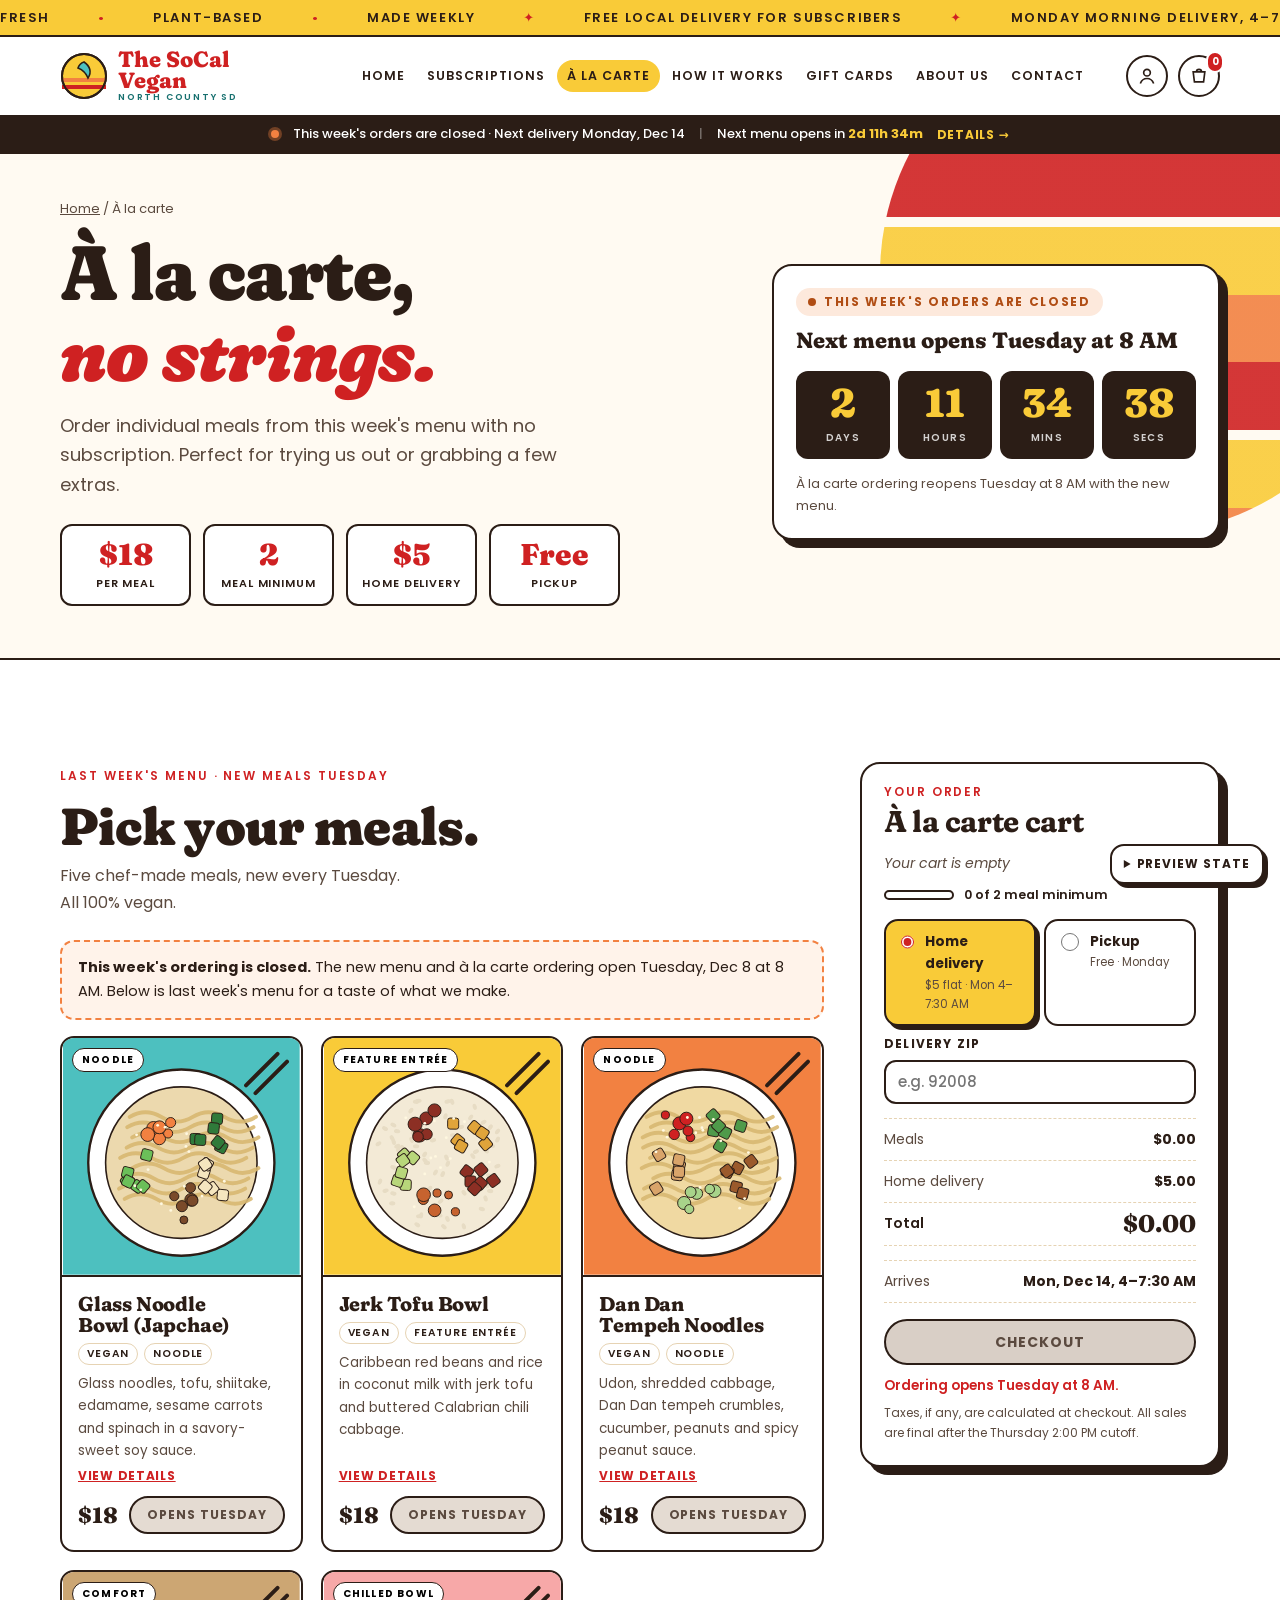
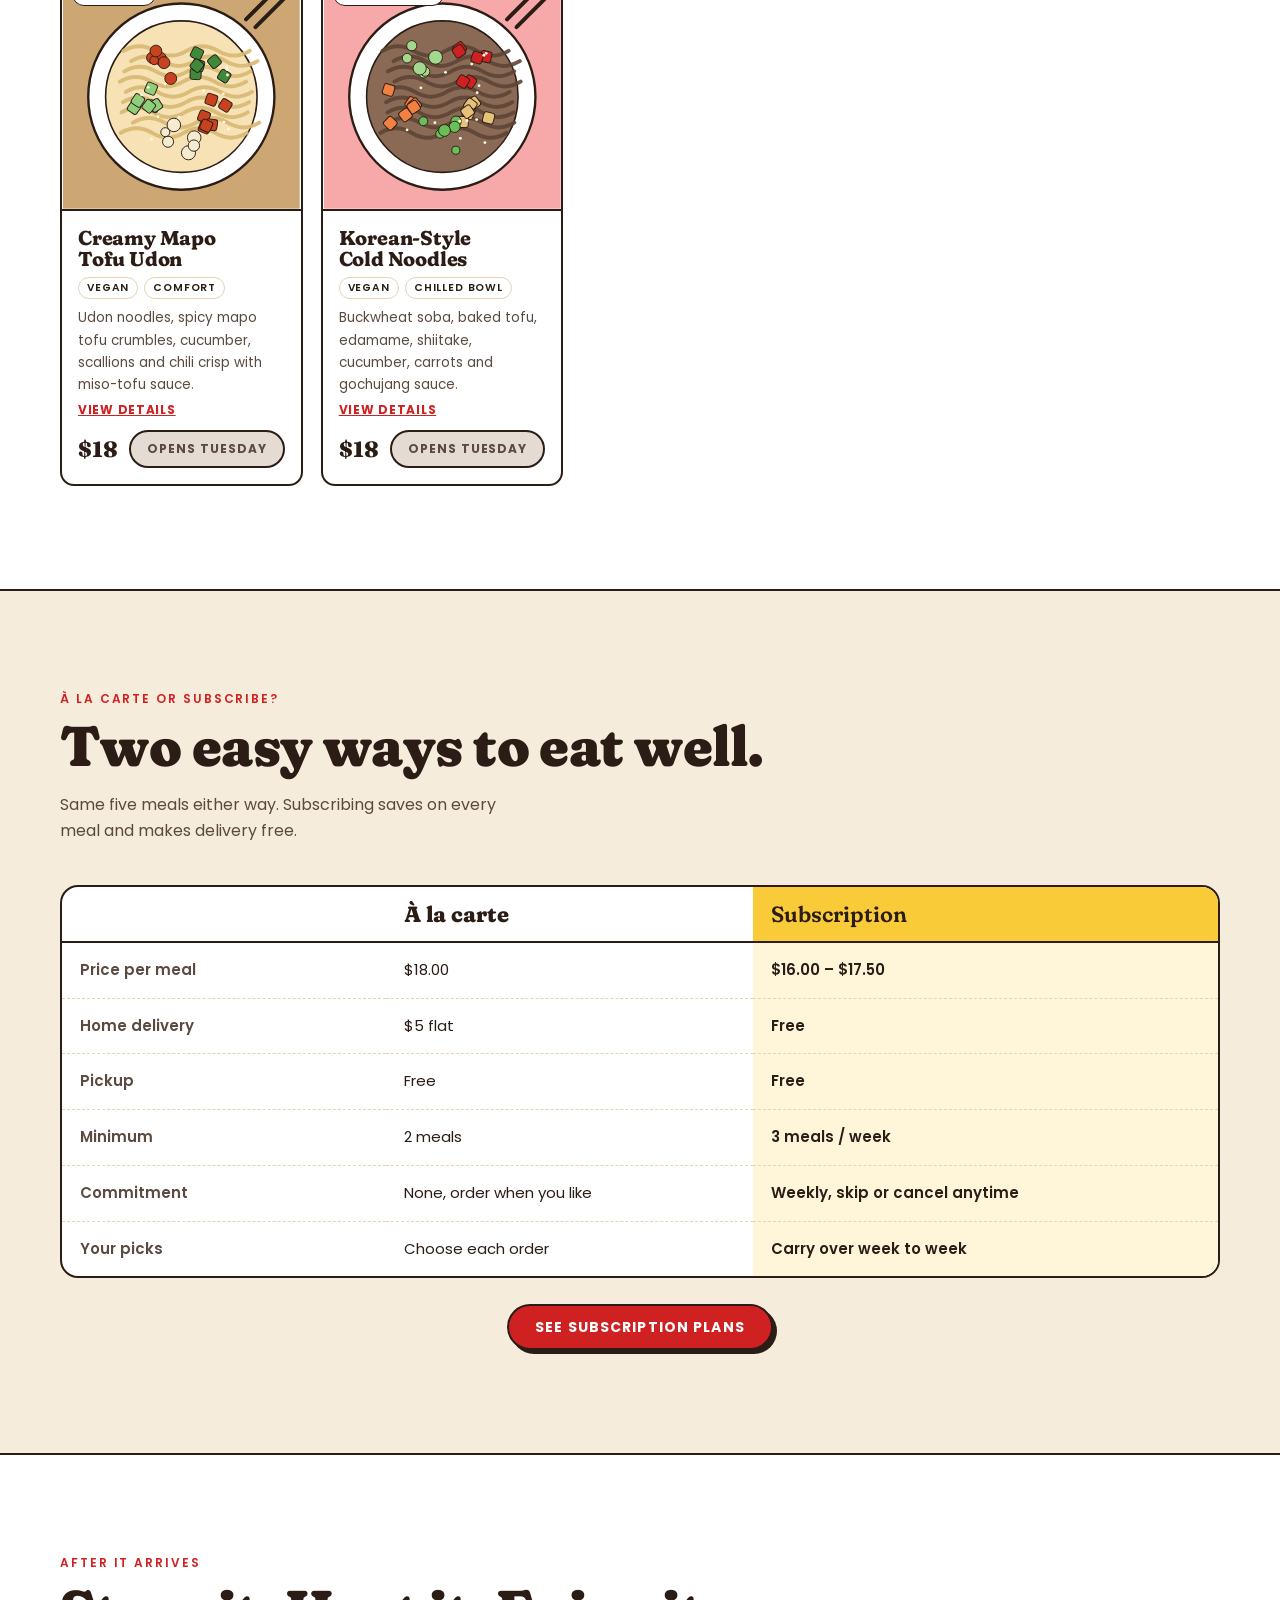
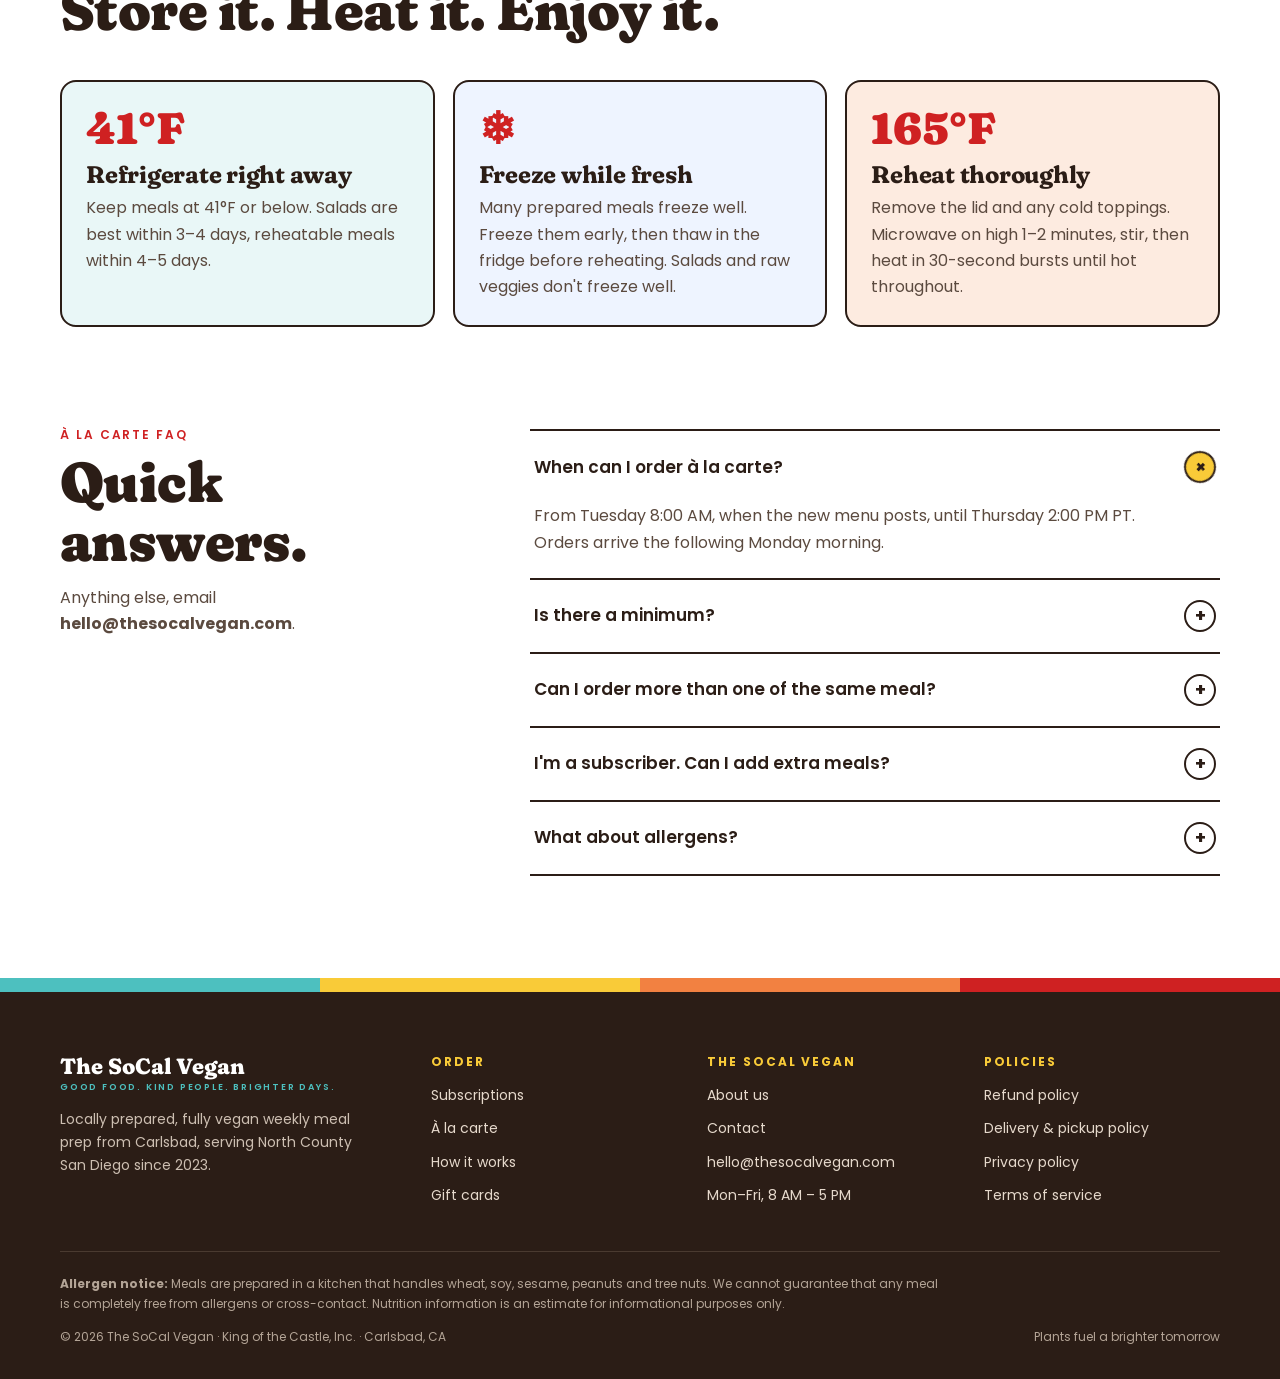
==== socal-vegan-redesign/a-la-carte.html @ 942ffc80 "Add À la carte page preview and link it across pages Meal grid with add/quantity controls, cart with" ====
<!doctype html>
<html lang="en">
<head>
<meta charset="utf-8">
<meta name="viewport" content="width=device-width, initial-scale=1, viewport-fit=cover">
<title>SoCal Vegan À La Carte</title>
<meta name="description" content="Order individual vegan meals from The SoCal Vegan weekly menu: $18 each, 2-meal minimum, Monday delivery or free pickup.">
<link rel="preconnect" href="https://fonts.googleapis.com">
<link rel="preconnect" href="https://fonts.gstatic.com" crossorigin>
<link rel="stylesheet" href="https://fonts.googleapis.com/css2?family=Fraunces:opsz,wght,SOFT,WONK@9..144,600..900,100,1&family=Poppins:ital,wght@0,400;0,500;0,600;0,700;1,400&display=swap">
<style>
/* Brand tokens (from client questionnaire). Single deliberate light look, matching the live store. */
:root{
  color-scheme: light;
  --red:#cf2122; --red-dark:#a8181a;
  --yellow:#f9cb38; --teal:#4dc0bf; --teal-ink:#17706f;
  --orange:#f28141; --tan:#cca673; --tan-soft:#f6ecdc; --tan-line:#e6d3b3;
  --ink:#2b1d16; --ink-2:#5b4a3f; --paper:#ffffff; --paper-2:#fffaf2;
  --display:"Fraunces","Roxborough CF",Georgia,"Times New Roman",serif;
  --body:"Poppins",system-ui,-apple-system,"Segoe UI",sans-serif;
  --shadow:4px 4px 0 var(--ink);
  --r:14px;
  --gutter:clamp(16px,4vw,40px);
  --max:1240px;
}
*{box-sizing:border-box}
html{scroll-behavior:smooth}
@media (prefers-reduced-motion:reduce){html{scroll-behavior:auto}*{animation:none!important;transition:none!important}}
body{margin:0;background:var(--paper);color:var(--ink);font:400 16px/1.65 var(--body);-webkit-font-smoothing:antialiased}
img,svg{max-width:100%}
a{color:inherit}
h1,h2,h3,h4{font-family:var(--display);font-variation-settings:"SOFT" 100,"WONK" 1;line-height:1.05;margin:0;text-wrap:balance;letter-spacing:-.01em}
p{margin:0}
.wrap{max-width:var(--max);margin-inline:auto;padding-inline:var(--gutter)}
.wrap>*{min-width:0}
.eyebrow{font:600 12px/1 var(--body);letter-spacing:.16em;text-transform:uppercase}
:focus-visible{outline:3px solid var(--teal);outline-offset:3px;border-radius:6px}

/* Buttons */
.btn{display:inline-flex;align-items:center;justify-content:center;gap:.5em;padding:14px 26px;border-radius:999px;border:2px solid var(--ink);font:700 14px/1 var(--body);letter-spacing:.08em;text-transform:uppercase;text-decoration:none;cursor:pointer;transition:transform .15s,box-shadow .15s;white-space:nowrap}
.btn:hover{transform:translate(-2px,-2px);box-shadow:6px 6px 0 var(--ink)}
.btn:active{transform:translate(2px,2px);box-shadow:0 0 0 var(--ink)}
.btn-red{background:var(--red);color:#fff;box-shadow:var(--shadow)}
.btn-yellow{background:var(--yellow);color:var(--ink);box-shadow:var(--shadow)}
.btn-ghost{background:var(--paper);color:var(--ink);box-shadow:var(--shadow)}
.btn-sm{padding:10px 18px;font-size:12px}

/* Announcement marquee */
.ticker{background:var(--yellow);border-bottom:2px solid var(--ink);overflow:hidden;font:600 13px/1 var(--body);letter-spacing:.12em;text-transform:uppercase}
.ticker-track{display:flex;gap:48px;padding-block:11px;width:max-content;animation:tick 38s linear infinite}
.ticker-track span{display:inline-flex;gap:48px;align-items:center}
.ticker-track i{font-style:normal;color:var(--red)}
@keyframes tick{to{transform:translateX(-50%)}}

/* Header */
.header{position:sticky;top:env(safe-area-inset-top,0px);z-index:40;background:var(--paper);border-bottom:2px solid var(--ink)}
.header .wrap{display:flex;align-items:center;gap:24px;min-height:78px}
.logo{display:flex;align-items:center;gap:10px;text-decoration:none;flex-shrink:0}
.logo-mark{width:48px;height:48px}
.logo-text{font-family:var(--display);font-variation-settings:"SOFT" 100,"WONK" 1;font-weight:800;font-size:22px;line-height:.95;color:var(--red)}
.logo-text small{display:block;font:600 9px/1.4 var(--body);letter-spacing:.2em;color:var(--teal-ink);text-transform:uppercase}
.nav{display:flex;gap:2px;margin-left:auto}
.header-actions{margin-left:8px}
.nav a{font:600 12.5px/1 var(--body);letter-spacing:.08em;white-space:nowrap;text-transform:uppercase;text-decoration:none;padding:10px 10px;border-radius:999px}
.nav a:hover{background:var(--tan-soft);color:var(--red)}
.header-actions{display:flex;align-items:center;gap:10px}
.order-strip{display:flex;align-items:center;justify-content:center;flex-wrap:wrap;gap:6px 14px;background:var(--ink);color:#fff;padding:9px var(--gutter);font:500 13px/1.3 var(--body);text-decoration:none;border-top:2px solid var(--ink)}
.order-strip b{font-variant-numeric:tabular-nums;color:var(--yellow);font-weight:700}
.order-strip .sep{opacity:.35}
.order-strip .go{font-weight:700;color:var(--yellow);letter-spacing:.06em;text-transform:uppercase;font-size:12px}
.order-strip:hover .go{text-decoration:underline}
.order-strip .dot{width:8px;height:8px;border-radius:50%;background:var(--teal);box-shadow:0 0 0 3px rgba(77,192,191,.35)}
.is-closed .order-strip .dot{background:var(--orange);box-shadow:0 0 0 3px rgba(242,129,65,.35)}
.is-urgent .order-strip{background:var(--red)}
.is-urgent .order-strip .dot{background:#fff;animation:pulse 1.2s infinite}
.is-urgent .order-strip b,.is-urgent .order-strip .go{color:#fff}
@keyframes pulse{50%{box-shadow:0 0 0 7px rgba(255,255,255,0)}}
@media (max-width:700px){.order-strip{display:none}}
.icon-btn{width:42px;height:42px;display:grid;place-items:center;border-radius:50%;border:2px solid var(--ink);background:var(--paper);position:relative;text-decoration:none}
.icon-btn svg{width:20px;height:20px}
.icon-btn .badge{position:absolute;top:-6px;right:-6px;background:var(--red);color:#fff;border-radius:999px;font:700 10px/18px var(--body);min-width:18px;text-align:center;border:2px solid var(--paper)}
.menu-toggle{display:none}
@media (max-width:1200px){.nav{display:none}.menu-toggle{display:grid}.header-actions{margin-left:auto}}
@media (max-width:560px){.logo-text{font-size:19px}.header .wrap{gap:12px;min-height:66px}.icon-btn.account{display:none}}
.mobile-nav{border-top:2px solid var(--ink);background:var(--paper)}
.mobile-nav a{display:block;padding:14px var(--gutter);font:600 15px/1 var(--body);letter-spacing:.1em;text-transform:uppercase;text-decoration:none;border-bottom:1px solid var(--tan-line)}

/* Hero — SoCal sunset */
.hero{position:relative;overflow:hidden;background:var(--paper-2);border-bottom:2px solid var(--ink)}
.hero-sun{position:absolute;inset:auto -10% -55% auto;width:min(900px,120vw);aspect-ratio:1;border-radius:50%;
  background:repeating-linear-gradient(180deg,var(--yellow) 0 13%,var(--orange) 13% 26%,var(--red) 26% 39%,var(--paper-2) 39% 41%);
  opacity:.95;pointer-events:none;max-width:none}
.hero .wrap{position:relative;display:grid;grid-template-columns:1.1fr .9fr;gap:40px;align-items:center;padding-block:64px 72px}
.hero h1{font-size:clamp(44px,7vw,92px);font-weight:900;color:var(--ink)}
.hero h1 em{font-style:italic;color:var(--red)}
.hero-sub{font-size:clamp(17px,1.6vw,20px);max-width:34ch;margin-top:20px;color:var(--ink-2)}
.slogan{display:flex;flex-wrap:wrap;align-items:center;gap:8px 10px;margin-top:22px;font:700 13px/1 var(--body);letter-spacing:.14em;text-transform:uppercase}
.slogan span{padding:8px 12px;border:2px solid var(--ink);border-radius:999px;background:var(--paper)}
.slogan span:nth-child(1){background:var(--teal)}
.slogan span:nth-child(3){background:var(--yellow)}
.slogan span:nth-child(5){background:var(--orange)}
.slogan b{color:var(--red);font-size:18px}
.hero-ctas{display:flex;flex-wrap:wrap;gap:14px;margin-top:30px}
.hero-meta{display:flex;flex-wrap:wrap;gap:6px 18px;margin-top:22px;font-size:14px;color:var(--ink-2)}
.hero-meta span::before{content:"✓";color:var(--teal-ink);font-weight:700;margin-right:6px}

/* Countdown card */
.order-card{background:var(--paper);border:2px solid var(--ink);border-radius:22px;box-shadow:8px 8px 0 var(--ink);padding:26px;position:relative}
.order-card .status{display:inline-flex;align-items:center;gap:8px;font:700 12px/1 var(--body);letter-spacing:.14em;text-transform:uppercase;padding:8px 12px;border-radius:999px;background:#e3f6f5;color:var(--teal-ink)}
.order-card .status::before{content:"";width:8px;height:8px;border-radius:50%;background:currentColor}
.is-closed .order-card .status{background:#fde9dc;color:#b04d14}
.is-urgent .order-card .status{background:#fbe0e0;color:var(--red)}
.order-card h2{font-size:28px;margin-top:14px}
.cd-grid{display:grid;grid-template-columns:repeat(4,1fr);gap:8px;margin-top:18px}
.cd-cell{background:var(--ink);color:#fff;border-radius:12px;text-align:center;padding:12px 4px 10px}
.cd-cell b{display:block;font:800 clamp(28px,3.4vw,40px)/1 var(--display);font-variation-settings:"SOFT" 100;font-variant-numeric:tabular-nums;color:var(--yellow)}
.is-urgent .cd-cell b{color:#ff8a8a}
.cd-cell small{font:600 10px/1 var(--body);letter-spacing:.14em;text-transform:uppercase;opacity:.8}
.order-rows{margin-top:18px;display:grid;gap:0;border-top:1px dashed var(--tan-line)}
.order-row{display:flex;justify-content:space-between;gap:12px;padding:12px 0;border-bottom:1px dashed var(--tan-line);font-size:14px}
.order-row span{color:var(--ink-2)}
.order-row strong{text-align:right}
.order-card .btn{width:100%;margin-top:18px}
.order-note{font-size:12.5px;color:var(--ink-2);margin-top:12px;text-align:center}

@media (max-width:900px){.hero .wrap{grid-template-columns:1fr;padding-block:44px 56px}.hero-sun{inset:auto -40% -20% auto;width:150vw}}

/* Section scaffolding */
section{scroll-margin-top:90px}
.sec{padding-block:clamp(64px,8vw,104px)}
.sec-head{display:flex;flex-wrap:wrap;align-items:end;justify-content:space-between;gap:16px 40px;margin-bottom:40px}
.sec-head h2{font-size:clamp(34px,4.6vw,56px);font-weight:850}
.sec-head p{max-width:46ch;color:var(--ink-2)}
.sec-head .eyebrow{color:var(--red);margin-bottom:12px;display:block}

/* Weekly rhythm */
.rhythm{background:var(--ink);color:#fff}
.rhythm .sec-head p{color:#d8cabd}
.rhythm .sec-head .eyebrow{color:var(--yellow)}
.timeline{display:grid;grid-template-columns:repeat(4,1fr);gap:0;position:relative;counter-reset:none}
.timeline::before{content:"";position:absolute;left:4%;right:4%;top:31px;height:3px;background:repeating-linear-gradient(90deg,var(--tan) 0 10px,transparent 10px 18px)}
.tl{position:relative;padding-right:18px}
.tl-dot{width:64px;height:64px;border-radius:50%;display:grid;place-items:center;border:2px solid #fff;position:relative;z-index:1}
.tl-dot svg{width:28px;height:28px}
.tl:nth-child(1) .tl-dot{background:var(--teal)}
.tl:nth-child(2) .tl-dot{background:var(--yellow)}
.tl:nth-child(3) .tl-dot{background:var(--red)}
.tl:nth-child(4) .tl-dot{background:var(--orange)}
.tl-day{font:800 26px/1 var(--display);font-variation-settings:"SOFT" 100,"WONK" 1;margin-top:18px}
.tl-time{font:600 13px/1 var(--body);letter-spacing:.12em;text-transform:uppercase;color:var(--yellow);margin-top:8px}
.tl p{margin-top:10px;color:#d8cabd;font-size:14.5px;max-width:28ch}
.tl.now .tl-dot{outline:3px solid var(--yellow);outline-offset:5px}
.tl .now-tag{display:none;position:absolute;top:-10px;left:44px;z-index:2;background:var(--yellow);color:var(--ink);font:700 10px/1 var(--body);letter-spacing:.12em;padding:5px 8px;border-radius:999px;text-transform:uppercase}
.tl.now .now-tag{display:block}
@media (max-width:820px){
  .timeline{grid-template-columns:1fr;gap:28px}
  .timeline::before{left:31px;right:auto;top:10px;bottom:10px;width:3px;height:auto;background:repeating-linear-gradient(180deg,var(--tan) 0 10px,transparent 10px 18px)}
  .tl{display:grid;grid-template-columns:64px 1fr;column-gap:20px}
  .tl-dot{grid-row:span 3}
  .tl-day{margin-top:4px}
}

/* How it works */
.steps{display:grid;grid-template-columns:repeat(3,1fr);gap:24px}
.step{border:2px solid var(--ink);border-radius:var(--r);padding:28px;background:var(--paper)}
.step-num{font:900 64px/1 var(--display);font-variation-settings:"SOFT" 100,"WONK" 1;color:var(--tan)}
.step h3{font-size:30px;margin-top:10px}
.step h3 span{color:var(--red)}
.step p{margin-top:10px;color:var(--ink-2)}
.step:nth-child(1){background:#e9f7f7}
.step:nth-child(2){background:#fff6d9}
.step:nth-child(3){background:#fdebe0}
@media (max-width:820px){.steps{grid-template-columns:1fr}}

/* Plans */
.plans-sec{background:var(--tan-soft);border-block:2px solid var(--ink)}
.plans{display:grid;grid-template-columns:repeat(3,1fr);gap:22px}
.plan{position:relative;background:var(--paper);border:2px solid var(--ink);border-radius:18px;padding:26px;display:flex;flex-direction:column;gap:14px;transition:transform .15s,box-shadow .15s}
.plan:hover{transform:translate(-3px,-3px);box-shadow:7px 7px 0 var(--ink)}
.plan.popular{background:var(--yellow);box-shadow:var(--shadow)}
.plan .pop{position:absolute;top:-14px;right:20px;background:var(--red);color:#fff;border:2px solid var(--ink);border-radius:999px;font:700 11px/1 var(--body);letter-spacing:.12em;padding:7px 12px;text-transform:uppercase}
.plan-top{display:flex;justify-content:space-between;align-items:start;gap:12px}
.plan h3{font-size:28px}
.plan-count{flex-shrink:0;width:62px;height:62px;border-radius:50%;border:2px solid var(--ink);display:grid;place-items:center;text-align:center;background:var(--teal);line-height:1}
.plan-count b{font:900 24px/1 var(--display);display:block}
.plan-count small{font:600 9px/1 var(--body);letter-spacing:.1em;text-transform:uppercase}
.plan-price{display:flex;align-items:baseline;gap:8px;flex-wrap:wrap}
.plan-price b{font:800 38px/1 var(--display);font-variant-numeric:tabular-nums}
.plan-price span{color:var(--ink-2);font-size:14px}
.plan-per{display:inline-block;font:700 12px/1 var(--body);letter-spacing:.06em;background:var(--paper);border:1.5px solid var(--ink);border-radius:999px;padding:6px 10px;font-variant-numeric:tabular-nums}
.plan p{color:var(--ink-2);font-size:15px;flex:1}
.plan.popular p,.plan.popular .plan-price span{color:var(--ink)}
.plan .btn{width:100%}
.plans-foot{display:flex;flex-wrap:wrap;gap:12px 28px;justify-content:center;margin-top:34px;font:600 13px/1.4 var(--body);letter-spacing:.1em;text-transform:uppercase}
.plans-foot span::before{content:"●";color:var(--red);margin-right:8px}
@media (max-width:960px){.plans{grid-template-columns:repeat(2,1fr)}}
@media (max-width:620px){.plans{grid-template-columns:1fr}}

/* Menu */
.menu-grid{display:grid;grid-template-columns:repeat(5,1fr);gap:18px}
.meal{display:flex;flex-direction:column;border:2px solid var(--ink);border-radius:var(--r);overflow:hidden;background:var(--paper)}
.meal-img{aspect-ratio:1;max-width:100%;display:block;border-bottom:2px solid var(--ink);position:relative}
.meal-img svg{display:block;width:100%;height:100%}
.meal-tag{position:absolute;top:10px;left:10px;background:var(--paper);border:1.5px solid var(--ink);border-radius:999px;font:700 10px/1 var(--body);letter-spacing:.12em;text-transform:uppercase;padding:6px 9px}
.meal-body{padding:16px;display:flex;flex-direction:column;gap:8px;flex:1}
.meal h3{font-size:20px;font-weight:750}
.meal p{font-size:13.5px;color:var(--ink-2);flex:1}
.meal-foot{display:flex;justify-content:space-between;align-items:center;gap:8px;margin-top:6px}
.meal-foot b{font:800 18px/1 var(--display)}
.meal-foot a{font:700 12px/1 var(--body);letter-spacing:.08em;text-transform:uppercase;color:var(--red)}
.menu-note{margin-top:22px;font-size:13px;color:var(--ink-2);max-width:80ch}
@media (max-width:1100px){.menu-grid{grid-template-columns:repeat(3,1fr)}}
@media (max-width:700px){.menu-grid{display:flex;overflow-x:auto;scroll-snap-type:x mandatory;padding-bottom:12px;margin-inline:calc(var(--gutter)*-1);padding-inline:var(--gutter)}.meal{flex:0 0 74%;scroll-snap-align:start}}

/* À la carte */
.alc{background:var(--teal);border-block:2px solid var(--ink)}
.alc .wrap{display:grid;grid-template-columns:1fr 1fr;gap:48px;align-items:center}
.alc h2{font-size:clamp(36px,5vw,62px);font-weight:900}
.alc h2 em{display:block;font-style:italic;color:var(--paper);-webkit-text-stroke:2px var(--ink);paint-order:stroke fill}
.alc p{margin-top:16px;max-width:44ch;font-size:17px}
.alc-facts{display:grid;grid-template-columns:repeat(3,1fr);gap:12px;margin-block:26px}
.fact{background:var(--paper);border:2px solid var(--ink);border-radius:12px;padding:14px;text-align:center}
.fact b{display:block;font:900 30px/1 var(--display);font-variant-numeric:tabular-nums;color:var(--red)}
.fact small{font:600 11px/1.3 var(--body);letter-spacing:.08em;text-transform:uppercase;display:block;margin-top:6px}
.alc-art{border:2px solid var(--ink);border-radius:24px;overflow:hidden;background:var(--yellow);box-shadow:8px 8px 0 var(--ink);aspect-ratio:5/4;max-width:100%;position:relative}
.alc-art svg{width:100%;height:100%;display:block}
.alc-art .stamp{position:absolute;right:18px;bottom:18px;background:var(--red);color:#fff;border:2px solid var(--ink);border-radius:50%;width:104px;height:104px;display:grid;place-items:center;text-align:center;font:700 11px/1.25 var(--body);letter-spacing:.1em;text-transform:uppercase;transform:rotate(-10deg)}
@media (max-width:860px){.alc .wrap{grid-template-columns:1fr}}

/* Delivery */
.delivery .wrap{display:grid;grid-template-columns:.9fr 1.1fr;gap:48px;align-items:start}
.map-card{border:2px solid var(--ink);border-radius:22px;overflow:hidden;background:#dff3f3;position:relative}
.map-card svg{display:block;width:100%;height:auto}
.map-legend{display:flex;flex-wrap:wrap;gap:8px 18px;padding:14px 18px;border-top:2px solid var(--ink);background:var(--paper);font-size:13px}
.map-legend span{display:inline-flex;align-items:center;gap:8px}
.lg{width:14px;height:14px;border-radius:50%;border:2px solid var(--ink)}
.town{cursor:pointer}
.town circle{transition:r .15s}
.town:hover circle,.town.active circle{r:11}
.town.active text{font-weight:700;fill:var(--red)}
.zip-check{border:2px solid var(--ink);border-radius:18px;padding:22px;background:var(--paper-2);box-shadow:var(--shadow)}
.zip-check label{font:700 13px/1 var(--body);letter-spacing:.1em;text-transform:uppercase;display:block;margin-bottom:12px}
.zip-row{display:flex;gap:10px}
.zip-row input{flex:1;min-width:0;border:2px solid var(--ink);border-radius:999px;padding:13px 18px;font:500 17px/1 var(--body);letter-spacing:.1em;background:var(--paper);color:var(--ink)}
.zip-result{margin-top:14px;font-size:15px;min-height:1.6em}
.zip-result.ok{color:var(--teal-ink);font-weight:600}
.zip-result.no{color:var(--red);font-weight:600}
.areas{margin-top:26px;display:grid;grid-template-columns:repeat(2,1fr);gap:0 28px}
.area{display:flex;justify-content:space-between;align-items:baseline;gap:12px;padding:12px 0;border-bottom:1px dashed var(--tan-line);cursor:pointer}
.area strong{font-weight:600}
.area span{font-size:13px;color:var(--ink-2);font-variant-numeric:tabular-nums;text-align:right}
.area.active strong{color:var(--red)}
.fees{margin-top:28px;display:grid;grid-template-columns:repeat(3,1fr);gap:12px}
.fee{border:2px solid var(--ink);border-radius:14px;padding:16px}
.fee b{font:900 28px/1 var(--display);display:block}
.fee small{display:block;font-size:13px;color:var(--ink-2);margin-top:6px;line-height:1.4}
.fee:nth-child(1){background:#e9f7f7}.fee:nth-child(2){background:#fff6d9}.fee:nth-child(3){background:#fdebe0}
.pickups{margin-top:28px}
.pickups h3{font-size:24px;margin-bottom:10px}
.pickups ul{list-style:none;padding:0;margin:0;display:grid;grid-template-columns:repeat(2,1fr);gap:10px}
.pickups li{display:flex;gap:10px;align-items:flex-start;font-size:14.5px;padding:12px 14px;border:1.5px solid var(--tan-line);border-radius:12px}
.pickups li svg{flex-shrink:0;width:18px;height:18px;margin-top:3px;color:var(--red)}
.pickups li small{display:block;color:var(--ink-2)}
.pickups .note{margin-top:12px;font-size:13px;color:var(--ink-2)}
@media (max-width:920px){.delivery .wrap{grid-template-columns:1fr}}
@media (max-width:560px){.areas,.pickups ul{grid-template-columns:1fr}.fees{grid-template-columns:1fr}}

/* Sharon */
.sharon{background:var(--paper-2);border-top:2px solid var(--ink)}
.sharon .wrap{display:grid;grid-template-columns:.8fr 1.2fr;gap:56px;align-items:center}
.portrait{aspect-ratio:4/5;max-width:100%;border:2px solid var(--ink);border-radius:200px 200px 22px 22px;background:linear-gradient(180deg,var(--orange),var(--red));position:relative;overflow:hidden;box-shadow:8px 8px 0 var(--ink)}
.portrait svg{position:absolute;inset:0;width:100%;height:100%}
.portrait span{position:absolute;left:0;right:0;bottom:16px;text-align:center;font:600 11px/1 var(--body);letter-spacing:.14em;text-transform:uppercase;color:#fff}
.sharon h2{font-size:clamp(40px,5vw,64px);font-weight:900;color:var(--red)}
.sharon .tagline{font:italic 500 22px/1.35 var(--display);font-variation-settings:"SOFT" 100,"WONK" 1;margin-top:12px}
.sharon .bio{margin-top:16px;max-width:52ch;color:var(--ink-2);display:grid;gap:10px}
.benefits{display:flex;flex-wrap:wrap;gap:10px;margin-block:26px}
.benefit{display:flex;align-items:center;gap:10px;border:2px solid var(--ink);border-radius:999px;padding:8px 16px 8px 8px;background:var(--paper);font:600 13px/1.2 var(--body)}
.benefit i{width:30px;height:30px;border-radius:50%;display:grid;place-items:center;background:var(--teal);font-style:normal}
.benefit i svg{width:16px;height:16px}
.benefit small{display:block;font-weight:400;color:var(--ink-2);font-size:12px}
.sharon-ctas{display:flex;flex-wrap:wrap;gap:14px}
@media (max-width:860px){.sharon .wrap{grid-template-columns:1fr}.portrait{max-width:380px}}

/* FAQ */
.faq .wrap{display:grid;grid-template-columns:.75fr 1.25fr;gap:56px;align-items:start}
.faq-side h2{font-size:clamp(38px,4.6vw,56px);font-weight:900}
.faq-side p{margin-top:14px;color:var(--ink-2);max-width:34ch}
.faq-side .btn{margin-top:24px}
.faq-side .mail{margin-top:18px;font-size:14px;color:var(--ink-2)}
.faq-side .mail b{color:var(--ink);user-select:all}
.faq-list{border-top:2px solid var(--ink)}
.faq-list details{border-bottom:2px solid var(--ink)}
.faq-list summary{list-style:none;cursor:pointer;display:flex;justify-content:space-between;align-items:center;gap:20px;padding:20px 4px;font:600 17px/1.35 var(--body)}
.faq-list summary::-webkit-details-marker{display:none}
.faq-list summary .pm{flex-shrink:0;width:32px;height:32px;border-radius:50%;border:2px solid var(--ink);display:grid;place-items:center;font:700 18px/1 var(--body);transition:transform .2s,background .2s}
.faq-list details[open] summary .pm{transform:rotate(45deg);background:var(--yellow)}
.faq-list .ans{padding:0 4px 22px;color:var(--ink-2);max-width:62ch;display:grid;gap:8px}
@media (max-width:860px){.faq .wrap{grid-template-columns:1fr;gap:28px}}

/* Reviews + newsletter band */
.loop{background:var(--red);color:#fff;border-block:2px solid var(--ink)}
.loop .wrap{display:grid;grid-template-columns:1fr 1fr;gap:48px;align-items:center}
.loop h2{font-size:clamp(38px,5vw,60px);font-weight:900;color:var(--yellow)}
.loop p{margin-top:12px;max-width:44ch;opacity:.95}
.nl-form{display:flex;gap:10px;flex-wrap:wrap}
.nl-form input{flex:1 1 240px;min-width:0;border:2px solid var(--ink);border-radius:999px;padding:14px 20px;font:500 16px/1 var(--body);background:#fff;color:var(--ink)}
.nl-msg{margin-top:10px;font-size:14px;min-height:1.4em}
.reviews-link{display:inline-flex;align-items:center;gap:10px;margin-top:22px;color:#fff;font:600 14px/1 var(--body);letter-spacing:.06em}
.reviews-link .stars{color:var(--yellow);letter-spacing:2px}
@media (max-width:860px){.loop .wrap{grid-template-columns:1fr}}

/* Footer */
.footer{background:var(--ink);color:#e6d9cc;padding-block:64px 32px;font-size:14px}
.footer .grid{display:grid;grid-template-columns:1.4fr 1fr 1fr 1fr;gap:40px}
.footer h4{font:700 12px/1 var(--body);letter-spacing:.16em;text-transform:uppercase;color:var(--yellow);margin-bottom:16px}
.footer ul{list-style:none;padding:0;margin:0;display:grid;gap:10px}
.footer a{text-decoration:none}
.footer a:hover{color:var(--yellow)}
.footer .brand .logo-text{color:#fff}
.footer .brand p{margin-top:14px;max-width:34ch;color:#cdbfb2}
.footer .legal{margin-top:44px;padding-top:22px;border-top:1px solid #4a3a30;display:grid;gap:14px;font-size:12px;color:#b3a496}
.footer .legal p{max-width:110ch}
.footer .legal .row{display:flex;flex-wrap:wrap;justify-content:space-between;gap:10px}
.stripe{height:14px;background:linear-gradient(90deg,var(--teal) 0 25%,var(--yellow) 25% 50%,var(--orange) 50% 75%,var(--red) 75%)}
@media (max-width:860px){.footer .grid{grid-template-columns:1fr 1fr}.footer .brand{grid-column:1/-1}}

/* Mobile sticky order bar */
.mbar{display:none}
@media (max-width:700px){
  .mbar{display:flex;position:fixed;left:0;right:0;bottom:0;z-index:45;gap:12px;align-items:center;justify-content:space-between;background:var(--ink);color:#fff;padding:10px 16px calc(10px + env(safe-area-inset-bottom,0px));border-top:2px solid var(--yellow)}
  .mbar small{display:block;font:600 10px/1.2 var(--body);letter-spacing:.12em;text-transform:uppercase;color:#cdbfb2}
  .mbar b{font:800 18px/1.1 var(--display);color:var(--yellow);font-variant-numeric:tabular-nums}
  body{padding-bottom:72px}
}

/* Preview-only state switcher */
.preview-ctl{position:fixed;right:16px;bottom:16px;z-index:60;background:var(--paper);border:2px solid var(--ink);border-radius:14px;box-shadow:var(--shadow);padding:10px 12px;font:500 12px/1.3 var(--body);max-width:calc(100vw - 32px)}
.preview-ctl summary{cursor:pointer;font-weight:700;letter-spacing:.08em;text-transform:uppercase}
.preview-ctl .opts{display:grid;gap:6px;margin-top:10px}
.preview-ctl button{font:600 12px/1 var(--body);text-align:left;padding:9px 10px;border-radius:8px;border:1.5px solid var(--tan-line);background:var(--paper-2);cursor:pointer;color:var(--ink)}
.preview-ctl button[aria-pressed="true"]{background:var(--yellow);border-color:var(--ink)}
.preview-ctl p{margin-top:8px;color:var(--ink-2);max-width:220px}
@media (max-width:700px){.preview-ctl{bottom:84px}}

/* ===== Subscriptions page ===== */
.visually-hidden{position:absolute!important;width:1px;height:1px;overflow:hidden;clip:rect(0 0 0 0);white-space:nowrap}
.nav a[aria-current="page"]{background:var(--yellow);color:var(--ink)}
.sel{user-select:all}
.sub-hero{background:var(--paper-2);border-bottom:2px solid var(--ink);position:relative;overflow:hidden}
.sub-hero::before{content:"";position:absolute;right:-120px;top:-140px;width:520px;height:520px;border-radius:50%;background:repeating-linear-gradient(180deg,var(--yellow) 0 13%,var(--orange) 13% 26%,var(--red) 26% 39%,var(--paper-2) 39% 41%);opacity:.9}
.sub-hero .wrap{position:relative;display:grid;grid-template-columns:1.2fr .8fr;gap:40px;align-items:center;padding-block:44px 52px}
.crumbs{font-size:13px;color:var(--ink-2);margin-bottom:14px}
.crumbs a{color:var(--ink-2)}
.sub-hero h1{font-size:clamp(42px,6vw,78px);font-weight:900}
.sub-hero h1 em{color:var(--red)}
.sub-lede{margin-top:16px;font-size:18px;color:var(--ink-2);max-width:48ch}
.sub-perks{display:flex;flex-wrap:wrap;gap:10px;margin-top:22px}
.sub-perks span{border:2px solid var(--ink);border-radius:999px;padding:8px 14px;background:var(--paper);font-size:13.5px}
.sub-perks b{color:var(--red)}
.sub-hero-card{background:var(--paper);border:2px solid var(--ink);border-radius:20px;box-shadow:8px 8px 0 var(--ink);padding:22px}
.sub-hero-card .status{display:inline-flex;align-items:center;gap:8px;font:700 12px/1 var(--body);letter-spacing:.14em;text-transform:uppercase;padding:8px 12px;border-radius:999px;background:#e3f6f5;color:var(--teal-ink)}
.sub-hero-card .status::before{content:"";width:8px;height:8px;border-radius:50%;background:currentColor}
.is-closed .sub-hero-card .status{background:#fde9dc;color:#b04d14}
.is-urgent .sub-hero-card .status{background:#fbe0e0;color:var(--red)}
.shc-title{font:800 22px/1.15 var(--display);font-variation-settings:"SOFT" 100,"WONK" 1;margin-top:12px}
.shc-note{font-size:13px;color:var(--ink-2);margin-top:14px}
@media (max-width:900px){.sub-hero .wrap{grid-template-columns:1fr}.sub-hero::before{opacity:.35}}

/* Builder */
.builder-sec{padding-block:clamp(44px,6vw,72px)}
.builder{display:grid;grid-template-columns:1fr 360px;gap:36px;align-items:start}
.builder-main{display:grid;gap:44px}
.bstep-head{display:flex;gap:16px;align-items:flex-start;margin-bottom:20px}
.bnum{flex-shrink:0;width:46px;height:46px;border-radius:50%;background:var(--red);color:#fff;border:2px solid var(--ink);display:grid;place-items:center;font:900 22px/1 var(--display)}
.bstep-head h3{font-size:clamp(28px,3vw,36px)}
.bstep-head p{color:var(--ink-2);margin-top:4px}
.plan-picker{display:grid;grid-template-columns:repeat(3,1fr);gap:14px}
.pp{position:relative;text-align:left;cursor:pointer;background:var(--paper);border:2px solid var(--ink);border-radius:16px;padding:16px;display:grid;gap:6px;font:inherit;color:var(--ink);transition:transform .12s,box-shadow .12s}
.pp:hover{transform:translate(-2px,-2px);box-shadow:5px 5px 0 var(--ink)}
.pp[aria-checked="true"]{background:var(--yellow);box-shadow:var(--shadow)}
.pp .pp-top{display:flex;justify-content:space-between;align-items:center;gap:8px}
.pp .pp-name{font:800 20px/1.1 var(--display);font-variation-settings:"SOFT" 100,"WONK" 1}
.pp .pp-count{flex-shrink:0;font:700 12px/1 var(--body);background:var(--teal);border:1.5px solid var(--ink);border-radius:999px;padding:6px 9px}
.pp .pp-price{font:800 26px/1 var(--display);font-variant-numeric:tabular-nums}
.pp .pp-price small{font:500 13px var(--body);color:var(--ink-2)}
.pp .pp-per{font-size:13px;color:var(--ink-2);font-variant-numeric:tabular-nums}
.pp .pp-note{font-size:13px;color:var(--ink-2)}
.pp[aria-checked="true"] .pp-per,.pp[aria-checked="true"] .pp-note,.pp[aria-checked="true"] .pp-price small{color:var(--ink)}
.pp .pp-pop{position:absolute;top:-11px;right:12px;background:var(--red);color:#fff;border:2px solid var(--ink);border-radius:999px;font:700 10px/1 var(--body);letter-spacing:.1em;text-transform:uppercase;padding:5px 9px}
.pp .pp-check{position:absolute;left:-9px;top:-9px;width:24px;height:24px;border-radius:50%;background:var(--ink);color:var(--yellow);display:none;place-items:center;font:700 13px/1 var(--body)}
.pp[aria-checked="true"] .pp-check{display:grid}
@media (max-width:760px){.plan-picker{grid-template-columns:repeat(2,1fr)}}
@media (max-width:560px){.plan-picker{gap:12px}.pp{padding:14px 12px}.pp .pp-top{flex-direction:column;align-items:flex-start;gap:6px}.pp .pp-name{font-size:18px}.pp .pp-price{font-size:22px}.pp .pp-price small{display:block;font-size:12px;margin-top:2px}.pp .pp-note{display:none}}
.bstep{scroll-margin-top:150px}

.closed-note{border:2px dashed var(--orange);background:#fff3ea;border-radius:14px;padding:14px 16px;font-size:14.5px;margin-bottom:16px}
.progress{display:flex;flex-wrap:wrap;align-items:center;gap:10px 16px;margin-bottom:18px}
.progress-bar{flex:1 1 220px;height:14px;border:2px solid var(--ink);border-radius:999px;overflow:hidden;background:var(--paper)}
.progress-bar i{display:block;height:100%;width:0;background:repeating-linear-gradient(135deg,var(--teal) 0 10px,#6fd0cf 10px 20px);transition:width .25s}
.progress.full .progress-bar i{background:var(--red)}
#progText{font:700 14px/1 var(--body);font-variant-numeric:tabular-nums}
.link-btn{background:none;border:0;padding:4px 0;font:600 13px/1 var(--body);color:var(--red);text-decoration:underline;cursor:pointer}
.link-btn:disabled{color:var(--ink-2);opacity:.5;cursor:default;text-decoration:none}

.pick-meals{display:grid;gap:12px}
.pm-row{display:grid;grid-template-columns:96px 1fr auto;gap:16px;align-items:center;border:2px solid var(--ink);border-radius:16px;padding:10px;background:var(--paper);transition:background .15s}
.pm-row.has{background:#fff8dd}
.pm-row.soldout{opacity:.55}
.pm-thumb{width:96px;height:96px;border-radius:12px;overflow:hidden;border:2px solid var(--ink)}
.pm-thumb svg{width:100%;height:100%;display:block}
.pm-info h4{font:750 19px/1.15 var(--display);font-variation-settings:"SOFT" 100,"WONK" 1}
.pm-info p{font-size:13.5px;color:var(--ink-2);margin-top:4px}
.pm-info .tags{display:flex;flex-wrap:wrap;gap:6px;margin-top:8px}
.pm-info .tags span{font:600 10.5px/1 var(--body);letter-spacing:.08em;text-transform:uppercase;border:1.5px solid var(--tan-line);border-radius:999px;padding:5px 8px}
.pm-info .tags .so{border-color:var(--red);color:var(--red)}
.stepper{display:flex;align-items:center;border:2px solid var(--ink);border-radius:999px;overflow:hidden;background:var(--paper)}
.stepper button{width:40px;height:40px;border:0;background:var(--paper);font:700 20px/1 var(--body);cursor:pointer;color:var(--ink)}
.stepper button:hover:not(:disabled){background:var(--yellow)}
.stepper button:disabled{opacity:.3;cursor:not-allowed}
.stepper output{min-width:30px;text-align:center;font:800 18px/1 var(--display);font-variant-numeric:tabular-nums}
@media (max-width:560px){.pm-row{grid-template-columns:72px 1fr;gap:12px}.pm-thumb{width:72px;height:72px}.stepper{grid-column:1/-1;justify-self:end}.pm-info p{display:none}}

.ful-options{display:grid;grid-template-columns:1fr 1fr;gap:12px}
.ful{display:flex;gap:12px;align-items:flex-start;border:2px solid var(--ink);border-radius:14px;padding:16px;cursor:pointer;background:var(--paper)}
.ful:has(input:checked){background:var(--yellow);box-shadow:var(--shadow)}
.ful input{accent-color:var(--red);width:18px;height:18px;margin-top:3px}
.ful small{display:block;color:var(--ink-2);font-size:13px}
.ful-panel{margin-top:18px;border:2px solid var(--ink);border-radius:16px;padding:18px;background:var(--paper-2)}
.flabel{display:block;font:700 12px/1 var(--body);letter-spacing:.1em;text-transform:uppercase;margin-bottom:10px}
.flabel span{font-weight:400;text-transform:none;letter-spacing:0;color:var(--ink-2)}
.ful-panel .zip-row input{max-width:220px}
.ful-panel .zip-result{margin-bottom:16px;font-size:14px}
.ful-panel textarea{width:100%;border:2px solid var(--ink);border-radius:12px;padding:12px 14px;font:400 15px/1.4 var(--body);resize:vertical;background:var(--paper);color:var(--ink)}
.pickup-picks{display:grid;grid-template-columns:1fr 1fr;gap:10px}
.pk{display:flex;gap:10px;align-items:flex-start;border:1.5px solid var(--tan-line);border-radius:12px;padding:12px;cursor:pointer;background:var(--paper);font-size:14.5px}
.pk:has(input:checked){border:2px solid var(--ink);background:#e9f7f7}
.pk input{accent-color:var(--red);margin-top:4px}
.pk small{display:block;color:var(--ink-2)}
.fine{font-size:13px;color:var(--ink-2);margin-top:12px}
@media (max-width:560px){.ful-options,.pickup-picks{grid-template-columns:1fr}}

.summary{position:sticky;top:calc(env(safe-area-inset-top,0px) + 132px)}
.sum-card{border:2px solid var(--ink);border-radius:20px;background:var(--paper);box-shadow:8px 8px 0 var(--ink);padding:22px}
.sum-card h3{font-size:30px;margin-top:8px}
.sum-meals{color:var(--ink-2);font-size:14px;margin-top:4px}
.sum-list{list-style:none;padding:0;margin:14px 0 0;display:grid;gap:6px;font-size:14px}
.sum-list li{display:flex;justify-content:space-between;gap:10px}
.sum-list li b{font-variant-numeric:tabular-nums}
.sum-list .empty{color:var(--ink-2);font-style:italic}
.sum-rows,.sum-dates{margin-top:14px;border-top:1px dashed var(--tan-line)}
.sum-rows div,.sum-dates div{display:flex;justify-content:space-between;gap:10px;padding:9px 0;border-bottom:1px dashed var(--tan-line);font-size:14px}
.sum-rows span,.sum-dates span{color:var(--ink-2)}
.sum-rows strong,.sum-dates strong{text-align:right;font-variant-numeric:tabular-nums}
.sum-rows .total strong{font:800 24px/1 var(--display)}
.sum-rows .total span{color:var(--ink);font-weight:600}
.sum-cta{width:100%;margin-top:16px}
.sum-cta[aria-disabled="true"]{background:#d9cfc6;color:var(--ink-2);box-shadow:none;cursor:not-allowed;transform:none}
.sum-hint{font-size:13.5px;margin-top:10px;min-height:1.3em;font-weight:600;color:var(--red)}
.sum-hint.ok{color:var(--teal-ink)}
.sum-fine{font-size:12px;color:var(--ink-2);margin-top:6px}
@media (max-width:1000px){.builder{grid-template-columns:1fr}.summary{position:static}}

/* Manage */
.manage{display:grid;grid-template-columns:repeat(5,1fr);gap:16px}
.mcard{border:2px solid var(--ink);border-radius:16px;padding:20px;display:flex;flex-direction:column;gap:10px;background:var(--paper)}
.micon{width:48px;height:48px;border-radius:50%;border:2px solid var(--ink);display:grid;place-items:center}
.micon svg{width:22px;height:22px}
.mcard h3{font-size:22px}
.mcard p{font-size:14px;color:var(--ink-2);flex:1}
.mcard .when{align-self:flex-start;font:700 11px/1 var(--body);letter-spacing:.08em;text-transform:uppercase;background:var(--ink);color:var(--yellow);border-radius:999px;padding:7px 10px}
@media (max-width:1100px){.manage{grid-template-columns:repeat(3,1fr)}}
@media (max-width:760px){.manage{grid-template-columns:1fr 1fr}}
@media (max-width:480px){.manage{grid-template-columns:1fr}}

.rules-sec{background:var(--tan-soft);border-block:2px solid var(--ink)}
.rules{display:grid;grid-template-columns:repeat(2,1fr);gap:18px}
.rule{background:var(--paper);border:2px solid var(--ink);border-radius:16px;padding:22px}
.rule h3{font-size:24px;color:var(--red)}
.rule p{margin-top:8px;color:var(--ink-2)}
@media (max-width:760px){.rules{grid-template-columns:1fr}}

.terms-sec{padding-top:0}
.terms{border:2px dashed var(--ink);border-radius:20px;padding:clamp(20px,4vw,36px);background:var(--paper-2)}
.terms h2{font-size:clamp(26px,3vw,34px)}
.terms ul{margin:16px 0 0;padding-left:20px;display:grid;gap:8px;color:var(--ink-2);max-width:80ch}
.terms-link{display:inline-block;margin-top:16px;font-weight:600;color:var(--red)}

.alc-band{background:var(--teal);border-block:2px solid var(--ink)}
.alc-band .wrap{display:flex;flex-wrap:wrap;justify-content:space-between;align-items:center;gap:18px;padding-block:36px}
.alc-band h2{font-size:clamp(28px,3.4vw,40px);font-weight:900}
.alc-band p{margin-top:6px}

/* Mobile subscribe bar */
@media (max-width:700px){
  .mbar b{font-size:16px}
}

/* ===== À la carte page ===== */
.alc-hero .alc-facts{grid-template-columns:repeat(4,1fr);max-width:560px;margin-block:24px 0}
@media (max-width:480px){.alc-hero .alc-facts{grid-template-columns:repeat(2,1fr)}}
.shop{display:grid;grid-template-columns:1fr 360px;gap:36px;align-items:start}
.shop-head{display:flex;flex-wrap:wrap;justify-content:space-between;align-items:end;gap:10px 30px;margin-bottom:24px}
.shop-head h2{font-size:clamp(34px,4.4vw,52px);font-weight:900;margin-top:10px}
.shop-head p{color:var(--ink-2);max-width:36ch}
.alc-grid{display:grid;grid-template-columns:repeat(3,1fr);gap:18px}
.acard{display:flex;flex-direction:column;border:2px solid var(--ink);border-radius:var(--r);overflow:hidden;background:var(--paper);transition:background .15s}
.acard.has{background:#fff8dd}
.acard .meal-img{border-bottom:2px solid var(--ink);cursor:pointer;padding:0;border-inline:0;border-top:0;background:none;width:100%}
.acard.soldout .meal-img svg{filter:grayscale(1) opacity(.55)}
.soldout-ribbon{position:absolute;inset:auto 0 16px 0;text-align:center}
.soldout-ribbon span{display:inline-block;background:var(--ink);color:#fff;font:700 12px/1 var(--body);letter-spacing:.14em;text-transform:uppercase;padding:9px 14px;border-radius:999px;transform:rotate(-4deg)}
.acard .body{padding:16px;display:flex;flex-direction:column;gap:8px;flex:1}
.acard h3{font-size:20px;font-weight:750}
.acard p{font-size:13.5px;color:var(--ink-2);flex:1}
.acard .tags{display:flex;flex-wrap:wrap;gap:6px}
.acard .tags span{font:600 10.5px/1 var(--body);letter-spacing:.08em;text-transform:uppercase;border:1.5px solid var(--tan-line);border-radius:999px;padding:5px 8px}
.acard .row{display:flex;justify-content:space-between;align-items:center;gap:10px;margin-top:6px}
.acard .price{font:800 22px/1 var(--display)}
.acard .details{background:none;border:0;padding:0;font:700 12px/1 var(--body);letter-spacing:.06em;text-transform:uppercase;color:var(--red);cursor:pointer;text-decoration:underline;align-self:flex-start}
.acard .add{padding:11px 16px;font-size:12px}
.acard .btn[disabled]{background:#e4dbd2;color:var(--ink-2);box-shadow:none;cursor:not-allowed;transform:none}
.acard .stepper button{width:36px;height:36px}
@media (max-width:1180px){.alc-grid{grid-template-columns:repeat(2,1fr)}}
@media (max-width:1000px){.shop{grid-template-columns:1fr}}
@media (max-width:520px){.alc-grid{grid-template-columns:1fr}}

.min-meter{display:flex;align-items:center;gap:10px;margin-top:12px;font:600 12.5px/1.3 var(--body)}
.min-meter i{flex:0 0 70px;height:10px;border:2px solid var(--ink);border-radius:999px;background:linear-gradient(90deg,var(--teal) var(--p,0%),var(--paper) var(--p,0%))}
.min-meter.ok{color:var(--teal-ink)}
.cart-ful{display:grid;grid-template-columns:1fr 1fr;gap:8px;margin-top:16px}
.ful.sm{padding:10px;gap:8px;font-size:13.5px}
.ful.sm small{font-size:11.5px}
.ful.sm input{margin-top:2px}
.cart-panel{margin-top:12px}
.cart-input{width:100%;border:2px solid var(--ink);border-radius:12px;padding:11px 12px;font:500 15px/1.2 var(--body);background:var(--paper);color:var(--ink)}
.cart-panel .zip-result{font-size:13px;margin-top:8px;min-height:0}
.upsell{margin-top:14px;border:2px dashed var(--red);border-radius:14px;padding:12px 14px;font-size:13.5px;background:#fff5f2}
.upsell a{color:var(--red);font-weight:700}

.cmp-wrap{overflow-x:auto;border:2px solid var(--ink);border-radius:18px;background:var(--paper)}
.cmp{width:100%;border-collapse:collapse;min-width:520px;font-size:15px}
.cmp th,.cmp td{padding:15px 18px;text-align:left;border-bottom:1px dashed var(--tan-line)}
.cmp thead th{font:800 22px/1.1 var(--display);font-variation-settings:"SOFT" 100,"WONK" 1;border-bottom:2px solid var(--ink)}
.cmp tbody th{font-weight:600;color:var(--ink-2);width:28%}
.cmp tbody tr:last-child th,.cmp tbody tr:last-child td{border-bottom:0}
.cmp .hl{background:#fff6d9;font-weight:600}
.cmp thead .hl{background:var(--yellow)}
.cmp-cta{margin-top:26px;text-align:center}

.care{display:grid;grid-template-columns:repeat(3,1fr);gap:18px}
.care-card{border:2px solid var(--ink);border-radius:16px;padding:24px;background:var(--paper)}
.care-card:nth-child(1){background:#e9f7f7}.care-card:nth-child(2){background:#eef4ff}.care-card:nth-child(3){background:#fdebe0}
.care-big{font:900 44px/1 var(--display);font-variation-settings:"SOFT" 100,"WONK" 1;color:var(--red)}
.care-card h3{font-size:24px;margin-top:12px}
.care-card p{margin-top:8px;color:var(--ink-2)}
@media (max-width:820px){.care{grid-template-columns:1fr}}

.meal-dlg{padding:0;border:2px solid var(--ink);border-radius:22px;box-shadow:10px 10px 0 var(--ink);max-width:min(820px,calc(100vw - 32px));width:100%;background:var(--paper);color:var(--ink)}
.meal-dlg[open]{display:grid;grid-template-columns:1fr 1.1fr}
.meal-dlg::backdrop{background:rgba(43,29,22,.55)}
.dlg-img{border-right:2px solid var(--ink);min-height:100%}
.dlg-img svg{width:100%;height:100%;display:block}
.dlg-body{position:relative;padding:26px;display:grid;gap:12px;align-content:start}
.dlg-body h3{font-size:30px}
.dlg-body>p{color:var(--ink-2)}
.dlg-close{position:absolute;top:12px;right:12px;width:38px;height:38px;border-radius:50%;border:2px solid var(--ink);background:var(--paper);font:700 22px/1 var(--body);cursor:pointer;color:var(--ink)}
.meal-tag.static{position:static;justify-self:start;display:inline-block;background:var(--teal);border:1.5px solid var(--ink);border-radius:999px;font:700 10px/1 var(--body);letter-spacing:.12em;text-transform:uppercase;padding:6px 9px}
.macros{display:grid;grid-template-columns:repeat(4,1fr);gap:8px}
.macros div{border:1.5px solid var(--tan-line);border-radius:10px;text-align:center;padding:8px 4px}
.macros b{display:block;font:800 18px/1 var(--display)}
.macros small{font-size:11px;color:var(--ink-2)}
.dlg-dl{display:grid;grid-template-columns:auto 1fr;gap:6px 14px;margin:0;font-size:14px}
.dlg-dl dt{font-weight:700}
.dlg-dl dd{margin:0;color:var(--ink-2)}
.dlg-foot{display:flex;justify-content:space-between;align-items:center;gap:12px;margin-top:6px}
.dlg-foot b{font:800 28px/1 var(--display)}
@media (max-width:680px){.meal-dlg[open]{grid-template-columns:1fr}.dlg-img{border-right:0;border-bottom:2px solid var(--ink);max-height:220px;overflow:hidden}}
</style>
</head>
<body>
<!-- ANNOUNCEMENT -->
<div class="ticker" aria-label="Announcements">
  <div class="ticker-track" aria-hidden="true">
    <span>Fresh <i>•</i> Plant-based <i>•</i> Made weekly <i>✦</i> Free local delivery for subscribers <i>✦</i> Monday morning delivery, 4–7:30 AM <i>✦</i> Selections close Thursday 2 PM PT <i>✦</i></span>
    <span>Fresh <i>•</i> Plant-based <i>•</i> Made weekly <i>✦</i> Free local delivery for subscribers <i>✦</i> Monday morning delivery, 4–7:30 AM <i>✦</i> Selections close Thursday 2 PM PT <i>✦</i></span>
  </div>
</div>

<!-- HEADER -->
<header class="header" id="top">
  <div class="wrap">
    <a class="logo" href="index.html" aria-label="The SoCal Vegan home">
      <svg class="logo-mark" viewBox="0 0 48 48" aria-hidden="true">
        <circle cx="24" cy="24" r="22" fill="#f9cb38" stroke="#2b1d16" stroke-width="2"/>
        <rect x="2" y="26" width="44" height="4" fill="#f28141"/><rect x="2" y="33" width="44" height="4" fill="#cf2122"/>
        <path d="M24 10c6 4 8 10 4 16-2-5-5-8-10-10 1-3 3-5 6-6z" fill="#4dc0bf" stroke="#2b1d16" stroke-width="1.6"/>
        <circle cx="24" cy="24" r="22" fill="none" stroke="#2b1d16" stroke-width="2"/>
      </svg>
      <span class="logo-text">The SoCal<br>Vegan<small>North County SD</small></span>
    </a>
    <nav class="nav" aria-label="Main">
      <a href="index.html">Home</a>
      <a href="subscriptions.html">Subscriptions</a>
      <a href="a-la-carte.html" aria-current="page">À la carte</a>
      <a href="index.html#how">How it works</a>
      <a href="#footer">Gift cards</a>
      <a href="index.html#sharon">About us</a>
      <a href="#footer">Contact</a>
    </nav>
    <div class="header-actions">
      <a class="icon-btn account" href="#footer" aria-label="Account"><svg viewBox="0 0 24 24" fill="none" stroke="currentColor" stroke-width="2"><circle cx="12" cy="8" r="4"/><path d="M4 21c1.5-4 4.5-6 8-6s6.5 2 8 6"/></svg></a>
      <a class="icon-btn" href="index.html#plans" aria-label="Cart, 0 items"><svg viewBox="0 0 24 24" fill="none" stroke="currentColor" stroke-width="2"><path d="M5 7h14l-1.5 12h-11z"/><path d="M9 7a3 3 0 0 1 6 0"/></svg><span class="badge">0</span></a>
      <button class="icon-btn menu-toggle" id="menuToggle" aria-expanded="false" aria-controls="mobileNav" aria-label="Open menu"><svg viewBox="0 0 24 24" fill="none" stroke="currentColor" stroke-width="2.4"><path d="M4 7h16M4 12h16M4 17h16"/></svg></button>
    </div>
  </div>
  <a class="order-strip" href="#order"><span class="dot"></span><span><span data-strip-status>Ordering open</span> · <span data-strip-text>Order for Monday delivery</span></span><span class="sep" aria-hidden="true">|</span><span><span data-chip-label>Closes in</span> <b data-cd-short>—</b></span><span class="go">Details →</span></a>
  <nav class="mobile-nav" id="mobileNav" hidden aria-label="Mobile">
    <a href="index.html">Home</a><a href="subscriptions.html">Subscriptions</a><a href="a-la-carte.html">À la carte</a><a href="index.html#how">How it works</a><a href="#footer">Gift cards</a><a href="index.html#sharon">About us</a><a href="#footer">Contact</a>
  </nav>
</header>

<main>
<!-- PAGE HERO -->
<section class="sub-hero alc-hero" aria-labelledby="alcTitle">
  <div class="wrap">
    <div>
      <p class="crumbs"><a href="index.html">Home</a> <span aria-hidden="true">/</span> À la carte</p>
      <h1 id="alcTitle">À la carte, <em>no strings.</em></h1>
      <p class="sub-lede">Order individual meals from this week's menu with no subscription. Perfect for trying us out or grabbing a few extras.</p>
      <div class="alc-facts">
        <div class="fact"><b>$18</b><small>Per meal</small></div>
        <div class="fact"><b>2</b><small>Meal minimum</small></div>
        <div class="fact"><b>$5</b><small>Home delivery</small></div>
        <div class="fact"><b>Free</b><small>Pickup</small></div>
      </div>
    </div>
    <div class="sub-hero-card" id="order">
      <span class="status" data-status>Ordering open</span>
      <p class="shc-title" data-order-title>Order for Monday delivery</p>
      <div class="cd-grid" role="timer" aria-label="Time remaining">
        <div class="cd-cell"><b data-cd-d>0</b><small>Days</small></div>
        <div class="cd-cell"><b data-cd-h>00</b><small>Hours</small></div>
        <div class="cd-cell"><b data-cd-m>00</b><small>Mins</small></div>
        <div class="cd-cell"><b data-cd-s>00</b><small>Secs</small></div>
      </div>
      <p class="shc-note" data-alc-note>Order by Thursday 2:00 PM PT for Monday morning delivery or pickup.</p>
    </div>
  </div>
</section>

<!-- SHOP -->
<section class="sec shop-sec" id="shop" aria-labelledby="shopTitle">
  <div class="wrap shop">
    <div>
      <div class="shop-head">
        <div><span class="eyebrow" style="color:var(--red)" data-menu-eyebrow>This week's menu</span><h2 id="shopTitle">Pick your meals.</h2></div>
        <p>Five chef-made meals, new every Tuesday. All 100% vegan.</p>
      </div>
      <div class="closed-note" data-closed-note hidden>
        <strong>This week's ordering is closed.</strong> The new menu and à la carte ordering open <span data-opens-text>Tuesday at 8 AM</span>. Below is last week's menu for a taste of what we make.
      </div>
      <div class="alc-grid" id="alcGrid"></div>
    </div>

    <!-- CART -->
    <aside class="summary" aria-labelledby="cartTitle">
      <div class="sum-card">
        <p class="eyebrow" style="color:var(--red)">Your order</p>
        <h3 id="cartTitle">À la carte cart</h3>
        <ul class="sum-list" id="cartList"></ul>
        <div class="min-meter" id="minMeter"><i></i><span></span></div>

        <div class="cart-ful" role="radiogroup" aria-label="Delivery or pickup">
          <label class="ful sm"><input type="radio" name="aful" id="afHome" value="home" checked><span><b>Home delivery</b><small>$5 flat · Mon 4–7:30 AM</small></span></label>
          <label class="ful sm"><input type="radio" name="aful" id="afPickup" value="pickup"><span><b>Pickup</b><small>Free · Monday</small></span></label>
        </div>
        <div id="afHomePanel" class="cart-panel">
          <label for="afZip" class="flabel">Delivery ZIP</label>
          <input id="afZip" class="cart-input" inputmode="numeric" maxlength="5" placeholder="e.g. 92008" autocomplete="postal-code">
          <p class="zip-result" id="afZipResult" aria-live="polite"></p>
        </div>
        <div id="afPickupPanel" class="cart-panel" hidden>
          <label for="afPickupSel" class="flabel">Pickup spot</label>
          <select id="afPickupSel" class="cart-input">
            <option value="">Choose a location</option>
            <option>CrossFit Trifecta · Vista</option>
            <option>FLXR CrossFit · Carlsbad</option>
            <option>North County Fitness &amp; Performance · Vista</option>
            <option>Thousand Petal Lotus Vegan Market · Vista</option>
          </select>
          <p class="fine">Check the spot's business hours before you go.</p>
        </div>

        <div class="sum-rows">
          <div><span>Meals</span><strong data-c-sub>$0.00</strong></div>
          <div><span data-c-ful-label>Home delivery</span><strong data-c-fee>$5.00</strong></div>
          <div class="total"><span>Total</span><strong data-c-total>$0.00</strong></div>
        </div>
        <div class="sum-dates">
          <div><span>Arrives</span><strong data-first-delivery>—</strong></div>
        </div>
        <button type="button" class="btn btn-red sum-cta" id="checkoutBtn">Checkout</button>
        <p class="sum-hint" id="cartHint" aria-live="polite"></p>
        <p class="sum-fine">Taxes, if any, are calculated at checkout. All sales are final after the Thursday 2:00 PM cutoff.</p>
        <div class="upsell" id="upsell" hidden></div>
      </div>
    </aside>
  </div>
</section>

<!-- COMPARE -->
<section class="sec rules-sec" aria-labelledby="cmpTitle">
  <div class="wrap">
    <div class="sec-head">
      <div><span class="eyebrow">À la carte or subscribe?</span><h2 id="cmpTitle">Two easy ways to eat well.</h2></div>
      <p>Same five meals either way. Subscribing saves on every meal and makes delivery free.</p>
    </div>
    <div class="cmp-wrap">
      <table class="cmp">
        <thead><tr><th scope="col"><span class="visually-hidden">Feature</span></th><th scope="col">À la carte</th><th scope="col" class="hl">Subscription</th></tr></thead>
        <tbody>
          <tr><th scope="row">Price per meal</th><td>$18.00</td><td class="hl">$16.00 – $17.50</td></tr>
          <tr><th scope="row">Home delivery</th><td>$5 flat</td><td class="hl">Free</td></tr>
          <tr><th scope="row">Pickup</th><td>Free</td><td class="hl">Free</td></tr>
          <tr><th scope="row">Minimum</th><td>2 meals</td><td class="hl">3 meals / week</td></tr>
          <tr><th scope="row">Commitment</th><td>None, order when you like</td><td class="hl">Weekly, skip or cancel anytime</td></tr>
          <tr><th scope="row">Your picks</th><td>Choose each order</td><td class="hl">Carry over week to week</td></tr>
        </tbody>
      </table>
    </div>
    <div class="cmp-cta"><a class="btn btn-red" href="subscriptions.html">See subscription plans</a></div>
  </div>
</section>

<!-- STORAGE -->
<section class="sec" aria-labelledby="storeTitle">
  <div class="wrap">
    <div class="sec-head">
      <div><span class="eyebrow" style="color:var(--red)">After it arrives</span><h2 id="storeTitle">Store it. Heat it. Enjoy it.</h2></div>
    </div>
    <div class="care">
      <article class="care-card"><div class="care-big">41°F</div><h3>Refrigerate right away</h3><p>Keep meals at 41°F or below. Salads are best within 3–4 days, reheatable meals within 4–5 days.</p></article>
      <article class="care-card"><div class="care-big">❄</div><h3>Freeze while fresh</h3><p>Many prepared meals freeze well. Freeze them early, then thaw in the fridge before reheating. Salads and raw veggies don't freeze well.</p></article>
      <article class="care-card"><div class="care-big">165°F</div><h3>Reheat thoroughly</h3><p>Remove the lid and any cold toppings. Microwave on high 1–2 minutes, stir, then heat in 30-second bursts until hot throughout.</p></article>
    </div>
  </div>
</section>

<!-- FAQ -->
<section class="sec faq" id="faq" aria-labelledby="faqTitle" style="padding-top:0">
  <div class="wrap">
    <div class="faq-side">
      <span class="eyebrow" style="color:var(--red);display:block;margin-bottom:12px">À la carte FAQ</span>
      <h2 id="faqTitle">Quick answers.</h2>
      <p>Anything else, email <b class="sel">hello@thesocalvegan.com</b>.</p>
    </div>
    <div class="faq-list">
      <details open><summary>When can I order à la carte?<span class="pm" aria-hidden="true">+</span></summary><div class="ans"><p>From Tuesday 8:00 AM, when the new menu posts, until Thursday 2:00 PM PT. Orders arrive the following Monday morning.</p></div></details>
      <details><summary>Is there a minimum?<span class="pm" aria-hidden="true">+</span></summary><div class="ans"><p>Two meals per order ($36 before delivery and tax). There's no maximum.</p></div></details>
      <details><summary>Can I order more than one of the same meal?<span class="pm" aria-hidden="true">+</span></summary><div class="ans"><p>Yes, as many as you like while it's available.</p></div></details>
      <details><summary>I'm a subscriber. Can I add extra meals?<span class="pm" aria-hidden="true">+</span></summary><div class="ans"><p>Yes. À la carte orders are separate from your subscription and don't change your plan.</p></div></details>
      <details><summary>What about allergens?<span class="pm" aria-hidden="true">+</span></summary><div class="ans"><p>Each meal lists its allergens. Our kitchen handles wheat, soy, sesame, peanuts and tree nuts, so we can't guarantee any meal is free from cross-contact.</p></div></details>
    </div>
  </div>
</section>
</main>

<!-- MEAL DETAILS DIALOG -->
<dialog class="meal-dlg" id="mealDlg" aria-labelledby="dlgTitle">
  <div class="dlg-img" id="dlgImg"></div>
  <div class="dlg-body">
    <button type="button" class="dlg-close" id="dlgClose" aria-label="Close">×</button>
    <span class="meal-tag static" id="dlgTag"></span>
    <h3 id="dlgTitle"></h3>
    <p id="dlgDesc"></p>
    <div class="macros">
      <div><b>—</b><small>Cal</small></div><div><b>—</b><small>Protein</small></div><div><b>—</b><small>Carbs</small></div><div><b>—</b><small>Fat</small></div>
    </div>
    <dl class="dlg-dl">
      <dt>Allergens</dt><dd>Listed weekly by the chef for each meal.</dd>
      <dt>Storage</dt><dd>Refrigerate at 41°F or below. Best within 4–5 days.</dd>
      <dt>Reheating</dt><dd>Microwave 1–2 minutes, stir, then 30-second bursts until hot (165°F).</dd>
    </dl>
    <p class="fine">Nutrition values are estimates. Macros shown here are filled in from each product's details in Shopify.</p>
    <div class="dlg-foot"><b>$18</b><button type="button" class="btn btn-red" id="dlgAdd">Add to order</button></div>
  </div>
</dialog>

<div class="stripe" aria-hidden="true"></div>
<footer class="footer" id="footer">
  <div class="wrap">
    <div class="grid">
      <div class="brand">
        <span class="logo-text">The SoCal Vegan<small style="color:var(--teal)">Good food. Kind people. Brighter days.</small></span>
        <p>Locally prepared, fully vegan weekly meal prep from Carlsbad, serving North County San Diego since 2023.</p>
      </div>
      <div><h4>Order</h4><ul><li><a href="subscriptions.html">Subscriptions</a></li><li><a href="a-la-carte.html">À la carte</a></li><li><a href="index.html#how">How it works</a></li><li><a href="#footer">Gift cards</a></li></ul></div>
      <div><h4>The SoCal Vegan</h4><ul><li><a href="index.html#sharon">About us</a></li><li><a href="#footer">Contact</a></li><li style="user-select:all">hello@thesocalvegan.com</li><li>Mon–Fri, 8 AM – 5 PM</li></ul></div>
      <div><h4>Policies</h4><ul><li><a href="#footer">Refund policy</a></li><li><a href="#footer">Delivery &amp; pickup policy</a></li><li><a href="#footer">Privacy policy</a></li><li><a href="#footer">Terms of service</a></li></ul></div>
    </div>
    <div class="legal">
      <p><strong>Allergen notice:</strong> Meals are prepared in a kitchen that handles wheat, soy, sesame, peanuts and tree nuts. We cannot guarantee that any meal is completely free from allergens or cross-contact. Nutrition information is an estimate for informational purposes only.</p>
      <div class="row"><span>© 2026 The SoCal Vegan · King of the Castle, Inc. · Carlsbad, CA</span><span>Plants fuel a brighter tomorrow</span></div>
    </div>
  </div>
</footer>

<!-- Mobile sticky cart bar -->
<div class="mbar" role="region" aria-label="Your cart">
  <div><small data-sub-mbar-label>0 meals in cart</small><b data-sub-mbar-total>$0.00</b></div>
  <a class="btn btn-yellow btn-sm" href="#cartTitle">View cart</a>
</div>

<!-- Preview-only: lets the client see each weekly state -->
<details class="preview-ctl" id="previewCtl">
  <summary>Preview state</summary>
  <div class="opts">
    <button type="button" data-sim="live" aria-pressed="true">Live (real Pacific time)</button>
    <button type="button" data-sim="open">Menu open · Wed 10 AM</button>
    <button type="button" data-sim="urgent">Closing soon · Thu 12:45 PM</button>
    <button type="button" data-sim="closed">Closed · Sat 11 AM</button>
    <button type="button" id="soldoutDemo" aria-pressed="false" style="margin-top:6px">Show a sold-out meal</button>
  </div>
  <p>Preview only. Not part of the live site.</p>
</details>

<script>
(function(){
  var PLANS=[
    {name:"The Taste",meals:3,price:52.50,note:"Perfect for trying us out"},
    {name:"The Weekday",meals:5,price:85.00,note:"Lunch or dinner covered for the workweek",popular:true},
    {name:"The Daily",meals:7,price:117.25,note:"One fresh meal for every day of the week"},
    {name:"The Mix",meals:10,price:165.00,note:"A flexible mix of lunches and dinners"},
    {name:"The Stock Up",meals:12,price:195.00,note:"Stock the fridge and make the week easy"},
    {name:"The SoCal Spread",meals:14,price:224.00,note:"Two meals a day for the ultimate weekly setup"}
  ];
  var MEALS=[
    {name:"Glass Noodle Bowl (Japchae)",tag:"Noodle",desc:"Glass noodles, tofu, shiitake, edamame, sesame carrots and spinach in a savory-sweet soy sauce.",base:"#ecd9ae",noodle:true,top:["#f5e6bf","#7a4a2a","#6bbf59","#f28141","#2f7a3a"]},
    {name:"Jerk Tofu Bowl",tag:"Feature entrée",desc:"Caribbean red beans and rice in coconut milk with jerk tofu and buttered Calabrian chili cabbage.",base:"#f3ead6",noodle:false,top:["#8c2f24","#c7632f","#b8d67a","#8c2f24","#e0a43a"]},
    {name:"Dan Dan Tempeh Noodles",tag:"Noodle",desc:"Udon, shredded cabbage, Dan Dan tempeh crumbles, cucumber, peanuts and spicy peanut sauce.",base:"#f0d9a2",noodle:true,top:["#9b5a2c","#a8d38a","#d9a46a","#cf2122","#4f9a4a"]},
    {name:"Creamy Mapo Tofu Udon",tag:"Comfort",desc:"Udon noodles, spicy mapo tofu crumbles, cucumber, scallions and chili crisp with miso-tofu sauce.",base:"#f6e2b5",noodle:true,top:["#c8421f","#f5ebd0","#8fcf7a","#c8421f","#3f8a3a"]},
    {name:"Korean-Style Cold Noodles",tag:"Chilled bowl",desc:"Buckwheat soba, baked tofu, edamame, shiitake, cucumber, carrots and gochujang sauce.",base:"#8a6a55",noodle:true,top:["#e7c07a","#6bbf59","#f28141","#a3d98f","#cf2122"]}
  ];
  var AREAS=[
    {town:"Oceanside",zips:["92054","92056","92057","92058"]},
    {town:"Vista",zips:["92081","92083","92084"]},
    {town:"Carlsbad",zips:["92008","92009","92010","92011"]},
    {town:"Leucadia / Encinitas",zips:["92024"]},
    {town:"Cardiff-by-the-Sea",zips:["92007"]},
    {town:"Del Mar",zips:["92014"]}
  ];


  function money(n){return "$"+n.toFixed(2)}
  function rng(seed){return function(){seed=(seed*9301+49297)%233280;return seed/233280}}
  function bowl(m,i,bg){
    var r=rng(i*97+13),s='<svg viewBox="0 0 300 300" aria-hidden="true"><rect width="300" height="300" fill="'+bg+'"/>';
    s+='<circle cx="150" cy="158" r="118" fill="#fff" stroke="#2b1d16" stroke-width="3"/>';
    s+='<circle cx="150" cy="158" r="96" fill="'+m.base+'" stroke="#2b1d16" stroke-width="2"/>';
    if(m.noodle){for(var k=0;k<9;k++){var y=100+k*13,a=r()*20;s+='<path d="M'+(70+a)+' '+y+' q20 -12 40 0 t40 0 t40 0 t40 0" fill="none" stroke="'+(m.base==="#8a6a55"?"#5e4536":"#d9b872")+'" stroke-width="5" stroke-linecap="round" opacity=".9"/>'}}
    else{for(var k=0;k<70;k++){var an=r()*6.28,rd=Math.sqrt(r())*86;s+='<ellipse cx="'+(150+Math.cos(an)*rd)+'" cy="'+(158+Math.sin(an)*rd)+'" rx="4" ry="2.6" fill="#e7dcc4" transform="rotate('+(r()*180)+' '+(150+Math.cos(an)*rd)+' '+(158+Math.sin(an)*rd)+')"/>'}}
    m.top.forEach(function(c,j){
      var ang=j/m.top.length*6.28+0.4,cx=150+Math.cos(ang)*52,cy=158+Math.sin(ang)*52;
      for(var q=0;q<6;q++){var dx=(r()-.5)*44,dy=(r()-.5)*44;
        if(j%2===0)s+='<rect x="'+(cx+dx-7)+'" y="'+(cy+dy-7)+'" width="14" height="14" rx="3" fill="'+c+'" stroke="#2b1d16" stroke-width="1.2" transform="rotate('+(r()*60)+' '+(cx+dx)+' '+(cy+dy)+')"/>';
        else s+='<circle cx="'+(cx+dx)+'" cy="'+(cy+dy)+'" r="'+(5+r()*4)+'" fill="'+c+'" stroke="#2b1d16" stroke-width="1.2"/>';}
    });
    for(var k=0;k<14;k++){s+='<circle cx="'+(90+r()*120)+'" cy="'+(100+r()*120)+'" r="1.8" fill="#fff8e0"/>'}
    s+='<path d="M232 60 l40 -40" stroke="#2b1d16" stroke-width="5" stroke-linecap="round"/><path d="M244 70 l40 -40" stroke="#2b1d16" stroke-width="5" stroke-linecap="round"/>';
    return s+'</svg>';
  }

  var BG=["#4dc0bf","#f9cb38","#f28141","#cca673","#f7a8a8"];
  var PRICE=18,MIN=2,FEE=5;
  var state={qty:MEALS.map(function(){return 0}),soldout:MEALS.map(function(){return false}),ful:"home",zipOk:false,pickup:"",open:true};

  var grid=document.getElementById("alcGrid");
  function cardHTML(m,i){
    var q=state.qty[i],so=state.soldout[i],closed=!state.open;
    var ctl;
    if(so)ctl='<button type="button" class="btn btn-ghost add" disabled>Sold out</button>';
    else if(closed)ctl='<button type="button" class="btn btn-ghost add" disabled>Opens Tuesday</button>';
    else if(q===0)ctl='<button type="button" class="btn btn-red add" data-inc="'+i+'">Add</button>';
    else ctl='<div class="stepper" role="group" aria-label="'+m.name+' quantity"><button type="button" data-dec="'+i+'" aria-label="Remove one '+m.name+'">−</button><output>'+q+'</output><button type="button" data-inc="'+i+'" aria-label="Add one '+m.name+'">+</button></div>';
    return '<article class="acard'+(q?' has':'')+(so?' soldout':'')+'">'+
      '<button type="button" class="meal-img" data-open="'+i+'" aria-label="View details for '+m.name+'">'+bowl(m,i,BG[i])+'<span class="meal-tag">'+m.tag+'</span>'+(so?'<span class="soldout-ribbon"><span>Not available this week</span></span>':'')+'</button>'+
      '<div class="body"><h3>'+m.name+'</h3><div class="tags"><span>Vegan</span><span>'+m.tag+'</span></div><p>'+m.desc+'</p>'+
      '<button type="button" class="details" data-open="'+i+'">View details</button>'+
      '<div class="row"><span class="price">$18</span>'+ctl+'</div></div></article>';
  }
  grid.addEventListener("click",function(e){
    var inc=e.target.closest("[data-inc]"),dec=e.target.closest("[data-dec]"),op=e.target.closest("[data-open]");
    if(inc){state.qty[+inc.getAttribute("data-inc")]++;render();focusCtl(+inc.getAttribute("data-inc"),"inc")}
    else if(dec){var j=+dec.getAttribute("data-dec");state.qty[j]--;render();focusCtl(j,state.qty[j]?"dec":"inc")}
    else if(op)openDlg(+op.getAttribute("data-open"));
  });
  function focusCtl(i,kind){var el=grid.querySelector('[data-'+kind+'="'+i+'"]');if(el)el.focus()}
  function total(){return state.qty.reduce(function(a,b){return a+b},0)}

  /* fulfillment */
  document.querySelectorAll('input[name="aful"]').forEach(function(r){r.addEventListener("change",function(){state.ful=r.value;render()})});
  document.getElementById("afPickupSel").addEventListener("change",function(e){state.pickup=e.target.value;render()});
  var zip=document.getElementById("afZip"),zr=document.getElementById("afZipResult");
  zip.addEventListener("input",function(){
    zip.value=zip.value.replace(/\D/g,"").slice(0,5);
    var z=zip.value,hit=AREAS.filter(function(a){return a.zips.indexOf(z)>-1})[0];
    state.zipOk=!!hit;
    if(z.length<5){zr.className="zip-result";zr.textContent=""}
    else if(hit){zr.className="zip-result ok";zr.textContent="We deliver to "+hit.town+"."}
    else{zr.className="zip-result no";zr.textContent="Outside our delivery area. Choose free pickup instead."}
    render();
  });

  var hint=document.getElementById("cartHint"),cta=document.getElementById("checkoutBtn");
  function problem(){
    var t=total();
    if(!state.open)return {msg:"Ordering opens Tuesday at 8 AM.",go:"shop"};
    if(t<MIN)return {msg:t===0?"Add at least 2 meals.":"Add 1 more meal to reach the 2-meal minimum.",go:"shop"};
    if(state.ful==="home"&&!state.zipOk)return {msg:"Enter a delivery ZIP in our area, or choose pickup.",go:"afZip"};
    if(state.ful==="pickup"&&!state.pickup)return {msg:"Choose a pickup spot.",go:"afPickupSel"};
    return null;
  }
  function render(){
    grid.innerHTML=MEALS.map(cardHTML).join("");
    var t=total(),sub=t*PRICE,fee=state.ful==="home"?FEE:0;
    var list=MEALS.map(function(m,i){return state.qty[i]?'<li><span>'+m.name+'</span><b>'+state.qty[i]+' × $18</b></li>':""}).join("");
    document.getElementById("cartList").innerHTML=list||'<li class="empty">Your cart is empty</li>';
    var mm=document.getElementById("minMeter");
    mm.style.setProperty("--p",Math.min(100,t/MIN*100)+"%");
    mm.classList.toggle("ok",t>=MIN);
    mm.querySelector("span").textContent=t>=MIN?t+" meals · minimum met":t+" of "+MIN+" meal minimum";
    document.getElementById("afHomePanel").hidden=state.ful!=="home";
    document.getElementById("afPickupPanel").hidden=state.ful!=="pickup";
    document.querySelector("[data-c-sub]").textContent=money(sub);
    document.querySelector("[data-c-ful-label]").textContent=state.ful==="home"?"Home delivery":"Pickup";
    document.querySelector("[data-c-fee]").textContent=fee?money(fee):"Free";
    document.querySelector("[data-c-total]").textContent=money(t?sub+fee:0);
    var pr=problem();
    cta.setAttribute("aria-disabled",String(!!pr));
    hint.className="sum-hint"+(pr?"":" ok");hint.textContent=pr?pr.msg:"Ready to check out.";
    // gentle nudge toward a plan when the order is plan-sized
    var up=document.getElementById("upsell");
    if(t>=3){
      up.hidden=false;
      up.innerHTML="Ordering "+t+" meals every week? Subscribers pay $16.00–$17.50 per meal and get free delivery. <a href=\"subscriptions.html\">Compare plans →</a>";
    }else up.hidden=true;
    document.querySelectorAll("[data-sub-mbar-label]").forEach(function(el){el.textContent=t+(t===1?" meal":" meals")+" in cart"});
    document.querySelectorAll("[data-sub-mbar-total]").forEach(function(el){el.textContent=money(t?sub+fee:0)});
  }
  cta.addEventListener("click",function(){
    var pr=problem();
    if(pr){var el=document.getElementById(pr.go);el.scrollIntoView({behavior:"smooth",block:"center"});if(el.focus&&el.tagName!=="SECTION")el.focus({preventScroll:true});return}
    hint.className="sum-hint ok";hint.textContent="Preview: in the live store this goes to Shopify checkout.";
  });

  /* details dialog */
  var dlg=document.getElementById("mealDlg"),cur=0;
  function openDlg(i){
    cur=i;var m=MEALS[i];
    document.getElementById("dlgImg").innerHTML=bowl(m,i,BG[i]).replace("<svg ","<svg preserveAspectRatio=\"xMidYMid slice\" ");
    document.getElementById("dlgTag").textContent=m.tag;
    document.getElementById("dlgTitle").textContent=m.name;
    document.getElementById("dlgDesc").textContent=m.desc;
    var add=document.getElementById("dlgAdd"),blocked=state.soldout[i]||!state.open;
    add.disabled=blocked;add.textContent=state.soldout[i]?"Sold out":(!state.open?"Opens Tuesday":"Add to order");
    if(dlg.showModal)dlg.showModal();else dlg.setAttribute("open","");
  }
  function closeDlg(){if(dlg.close)dlg.close();else dlg.removeAttribute("open")}
  document.getElementById("dlgClose").addEventListener("click",closeDlg);
  dlg.addEventListener("click",function(e){if(e.target===dlg)closeDlg()});
  document.getElementById("dlgAdd").addEventListener("click",function(){state.qty[cur]++;render();closeDlg()});

  /* clock hook */
  window.__onTick=function(c){
    var fd=document.querySelector("[data-first-delivery]");
    var d=new Date(c.delivery).toLocaleDateString("en-US",{timeZone:"UTC",weekday:"short",month:"short",day:"numeric"})+", 4–7:30 AM";
    if(fd.textContent!==d)fd.textContent=d;
    document.querySelector("[data-closed-note]").hidden=c.open;
    document.querySelector("[data-opens-text]").textContent=new Date(c.opens).toLocaleDateString("en-US",{timeZone:"UTC",weekday:"long",month:"short",day:"numeric"})+" at 8 AM";
    var note=c.open?"Order by Thursday 2:00 PM PT for Monday morning delivery or pickup.":"À la carte ordering reopens Tuesday at 8 AM with the new menu.";
    var n=document.querySelector("[data-alc-note]");if(n.textContent!==note)n.textContent=note;
    if(state.open!==c.open){state.open=c.open;render()}
  };

  /* preview: sold-out demo */
  var so=document.getElementById("soldoutDemo");
  if(so)so.addEventListener("click",function(){
    state.soldout[4]=!state.soldout[4];state.qty[4]=0;
    so.setAttribute("aria-pressed",String(state.soldout[4]));render();
  });

  /* mobile nav */
  var mt=document.getElementById("menuToggle"),mn=document.getElementById("mobileNav");
  mt.addEventListener("click",function(){var open=mn.hidden;mn.hidden=!open;mt.setAttribute("aria-expanded",String(open))});
  mn.addEventListener("click",function(e){if(e.target.tagName==="A"){mn.hidden=true;mt.setAttribute("aria-expanded","false")}});

  render();
  /* ---------- Order countdown (America/Los_Angeles) ----------
     Menu opens Tue 08:00, closes Thu 14:00, delivery Mon 04:00–07:30.
     Times are handled as Pacific wall-clock values stored in UTC fields. */
  var H=36e5,DAY=24*H,TZ="America/Los_Angeles";
  var fmt=new Intl.DateTimeFormat("en-US",{timeZone:TZ,year:"numeric",month:"numeric",day:"numeric",hour:"numeric",minute:"numeric",second:"numeric",hourCycle:"h23"});
  function pacificWall(d){
    var p={};fmt.formatToParts(d).forEach(function(x){p[x.type]=+x.value});
    return Date.UTC(p.year,p.month-1,p.day,p.hour%24,p.minute,p.second);
  }
  function fmtDate(ms,opts){return new Date(ms).toLocaleDateString("en-US",Object.assign({timeZone:"UTC"},opts))}
  var simOffset=0;
  function cycle(wall){
    var dow=new Date(wall).getUTCDay(),dayStart=wall-wall%DAY;
    var cutoff=dayStart+((4-dow+7)%7)*DAY+14*H;
    if(cutoff<=wall)cutoff+=7*DAY;
    var opens=cutoff-2*DAY-6*H;           // Tuesday 08:00
    var open=wall>=opens;
    return {open:open,cutoff:cutoff,opens:opens,delivery:cutoff+4*DAY-10*H /* Mon 04:00 */,target:open?cutoff:opens};
  }
  function pad(n){return String(n).padStart(2,"0")}
  var $=function(s){return document.querySelectorAll(s)};
  function setText(sel,v){$(sel).forEach(function(el){if(el.textContent!==v)el.textContent=v})}
  function tick(){
    var wall=pacificWall(new Date())+simOffset,c=cycle(wall);
    var left=Math.max(0,c.target-wall),d=Math.floor(left/DAY),h=Math.floor(left%DAY/H),m=Math.floor(left%H/6e4),s=Math.floor(left%6e4/1e3);
    var urgent=c.open&&left<3*H;
    document.body.classList.toggle("is-closed",!c.open);
    document.body.classList.toggle("is-urgent",urgent);
    setText("[data-cd-d]",String(d));setText("[data-cd-h]",pad(h));setText("[data-cd-m]",pad(m));setText("[data-cd-s]",pad(s));
    setText("[data-cd-short]",(d?d+"d ":"")+pad(h)+"h "+pad(m)+"m"+(d?"":" "+pad(s)+"s"));
    var delivery=fmtDate(c.delivery,{weekday:"long",month:"short",day:"numeric"});
    setText("[data-delivery]",delivery);
    if(c.open){
      setText("[data-status]",urgent?"Closing soon":"Ordering open");
      setText("[data-order-title]","Order now for "+fmtDate(c.delivery,{weekday:"long",month:"long",day:"numeric"}));
      setText("[data-row1-label]","Selections close");
      setText("[data-row1]",fmtDate(c.cutoff,{weekday:"short",month:"short",day:"numeric"})+", 2:00 PM PT");
      setText("[data-order-cta]","Choose your meals");
      setText("[data-order-note]","Subscribers are charged Thursday at 2:00 PM PT. Skip before then and you won't be charged.");
      setText("[data-chip-label]","Closes in");setText("[data-strip-status]",urgent?"Closing soon":"Ordering open");setText("[data-strip-text]","Order for "+delivery+", 4–7:30 AM");setText("[data-mbar-label]","Order closes in");setText("[data-mbar-cta]","Choose meals");
      setText("[data-menu-eyebrow]","This week's menu · order by Thu 2 PM");
    }else{
      setText("[data-status]","This week's orders are closed");
      setText("[data-order-title]","Next menu opens "+fmtDate(c.opens,{weekday:"long"})+" at 8 AM");
      setText("[data-row1-label]","Menu opens");
      setText("[data-row1]",fmtDate(c.opens,{weekday:"short",month:"short",day:"numeric"})+", 8:00 AM PT");
      setText("[data-order-cta]","Start a subscription");
      setText("[data-order-note]","Already ordered? Your meals arrive "+fmtDate(c.cutoff-7*DAY+4*DAY-10*H,{weekday:"long",month:"short",day:"numeric"})+" between 4:00 and 7:30 AM.");
      setText("[data-chip-label]","Next menu opens in");setText("[data-strip-status]","This week's orders are closed");setText("[data-strip-text]","Next delivery "+delivery);setText("[data-mbar-label]","Next menu opens in");setText("[data-mbar-cta]","See plans");
      setText("[data-menu-eyebrow]","Last week's menu · new meals Tuesday");
    }
    $("[data-order-cta]").forEach(function(a){a.setAttribute("href",c.open?"#menu":"#plans")});
    // highlight where we are in the weekly rhythm
    var dow=new Date(wall).getUTCDay(),hr=new Date(wall).getUTCHours(),stage;
    if(c.open)stage="open";
    else if(dow===1&&hr<8)stage="deliver";
    else if(dow===4||dow===5||dow===6||dow===0)stage=(dow===4&&hr<14)?"cutoff":"cook";
    else stage="deliver";
    if(urgent)stage="cutoff";
    $("[data-tl]").forEach(function(el){el.classList.toggle("now",el.getAttribute("data-tl")===stage)});
    if(window.__onTick)window.__onTick(c);
  }
  tick();setInterval(tick,1000);

  /* ---------- Preview state switcher ---------- */
  var SIM={open:[3,10,0],urgent:[4,12,45],closed:[6,11,0]};
  $("[data-sim]").forEach(function(b){
    b.addEventListener("click",function(){
      var k=b.getAttribute("data-sim"),real=pacificWall(new Date());
      if(k==="live")simOffset=0;
      else{
        var dow=new Date(real).getUTCDay(),dayStart=real-real%DAY,t=SIM[k];
        // most recent Tuesday as week anchor, then target day/time in that cycle
        var tue=dayStart-((dow-2+7)%7)*DAY,target=tue+((t[0]-2+7)%7)*DAY+t[1]*H+t[2]*6e4;
        simOffset=target-real;
      }
      $("[data-sim]").forEach(function(x){x.setAttribute("aria-pressed",String(x===b))});
      tick();
    });
  });

})();
</script>
</body>
</html>
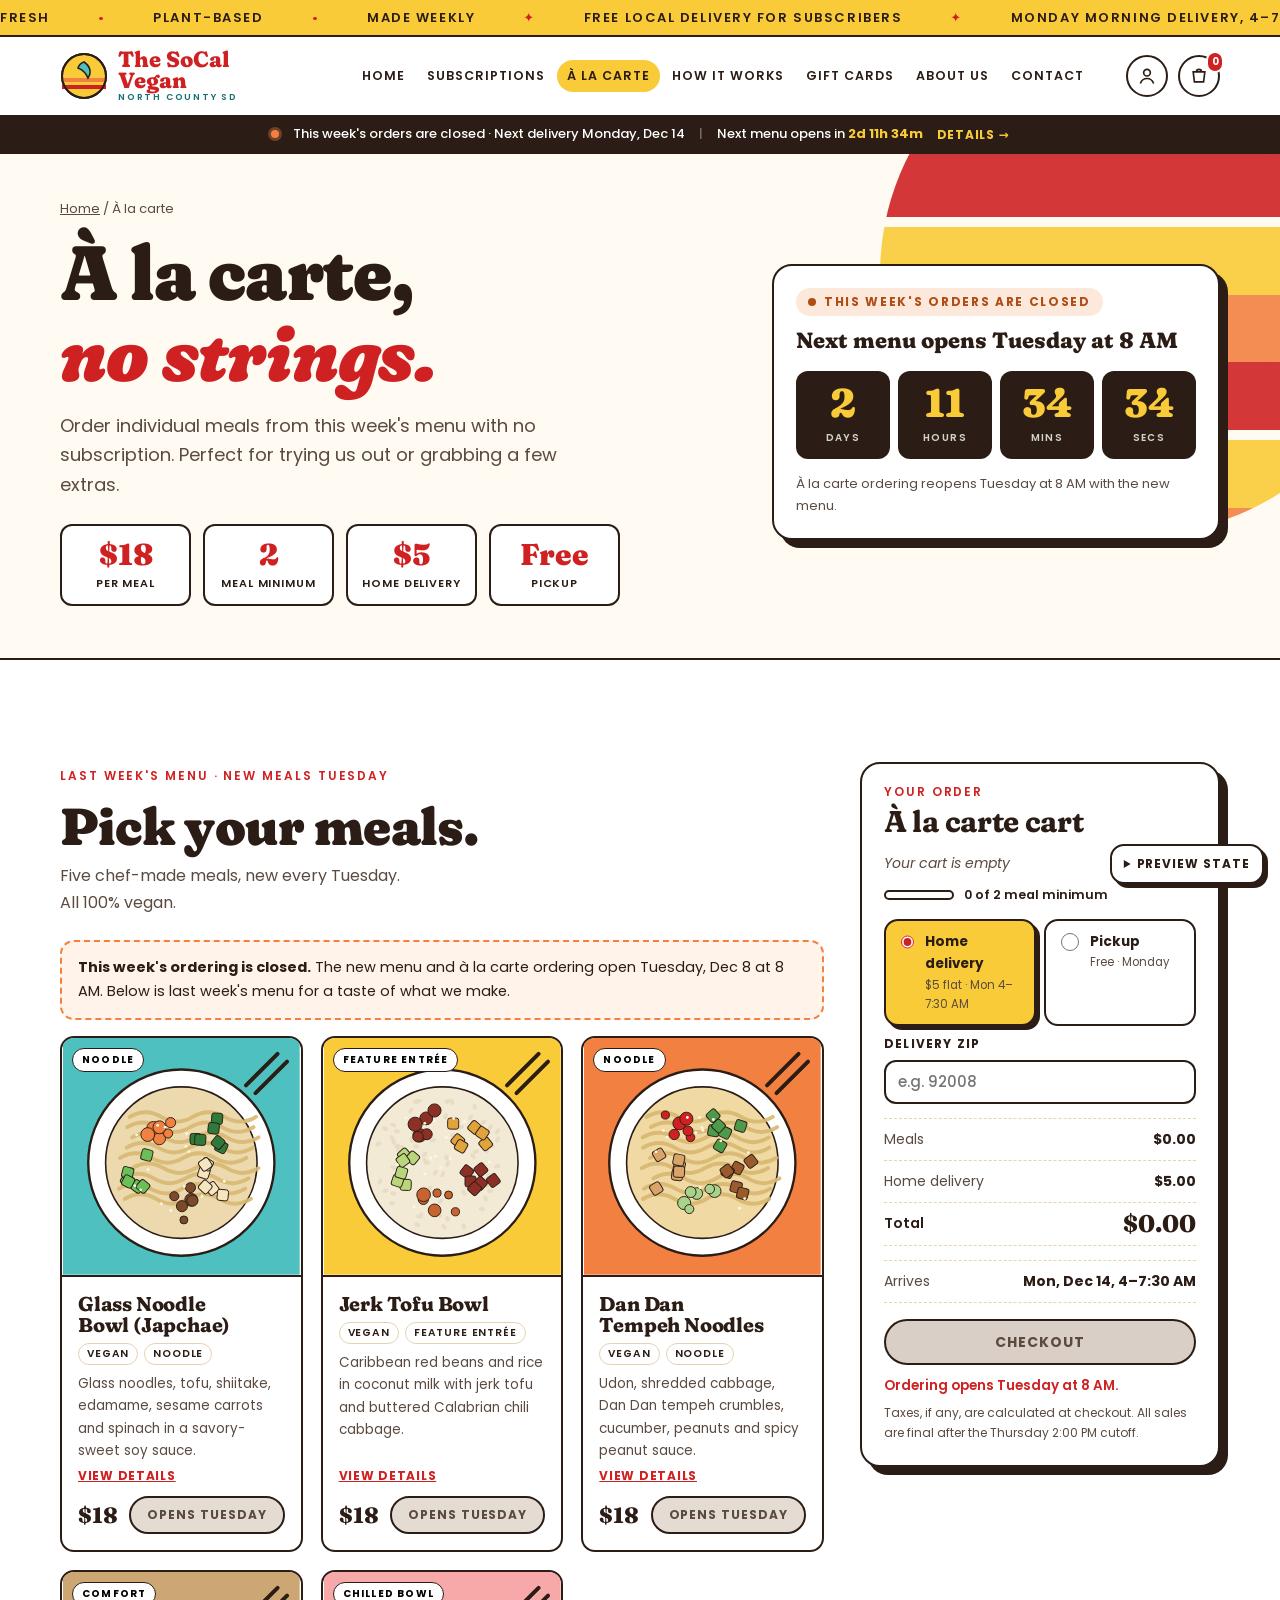
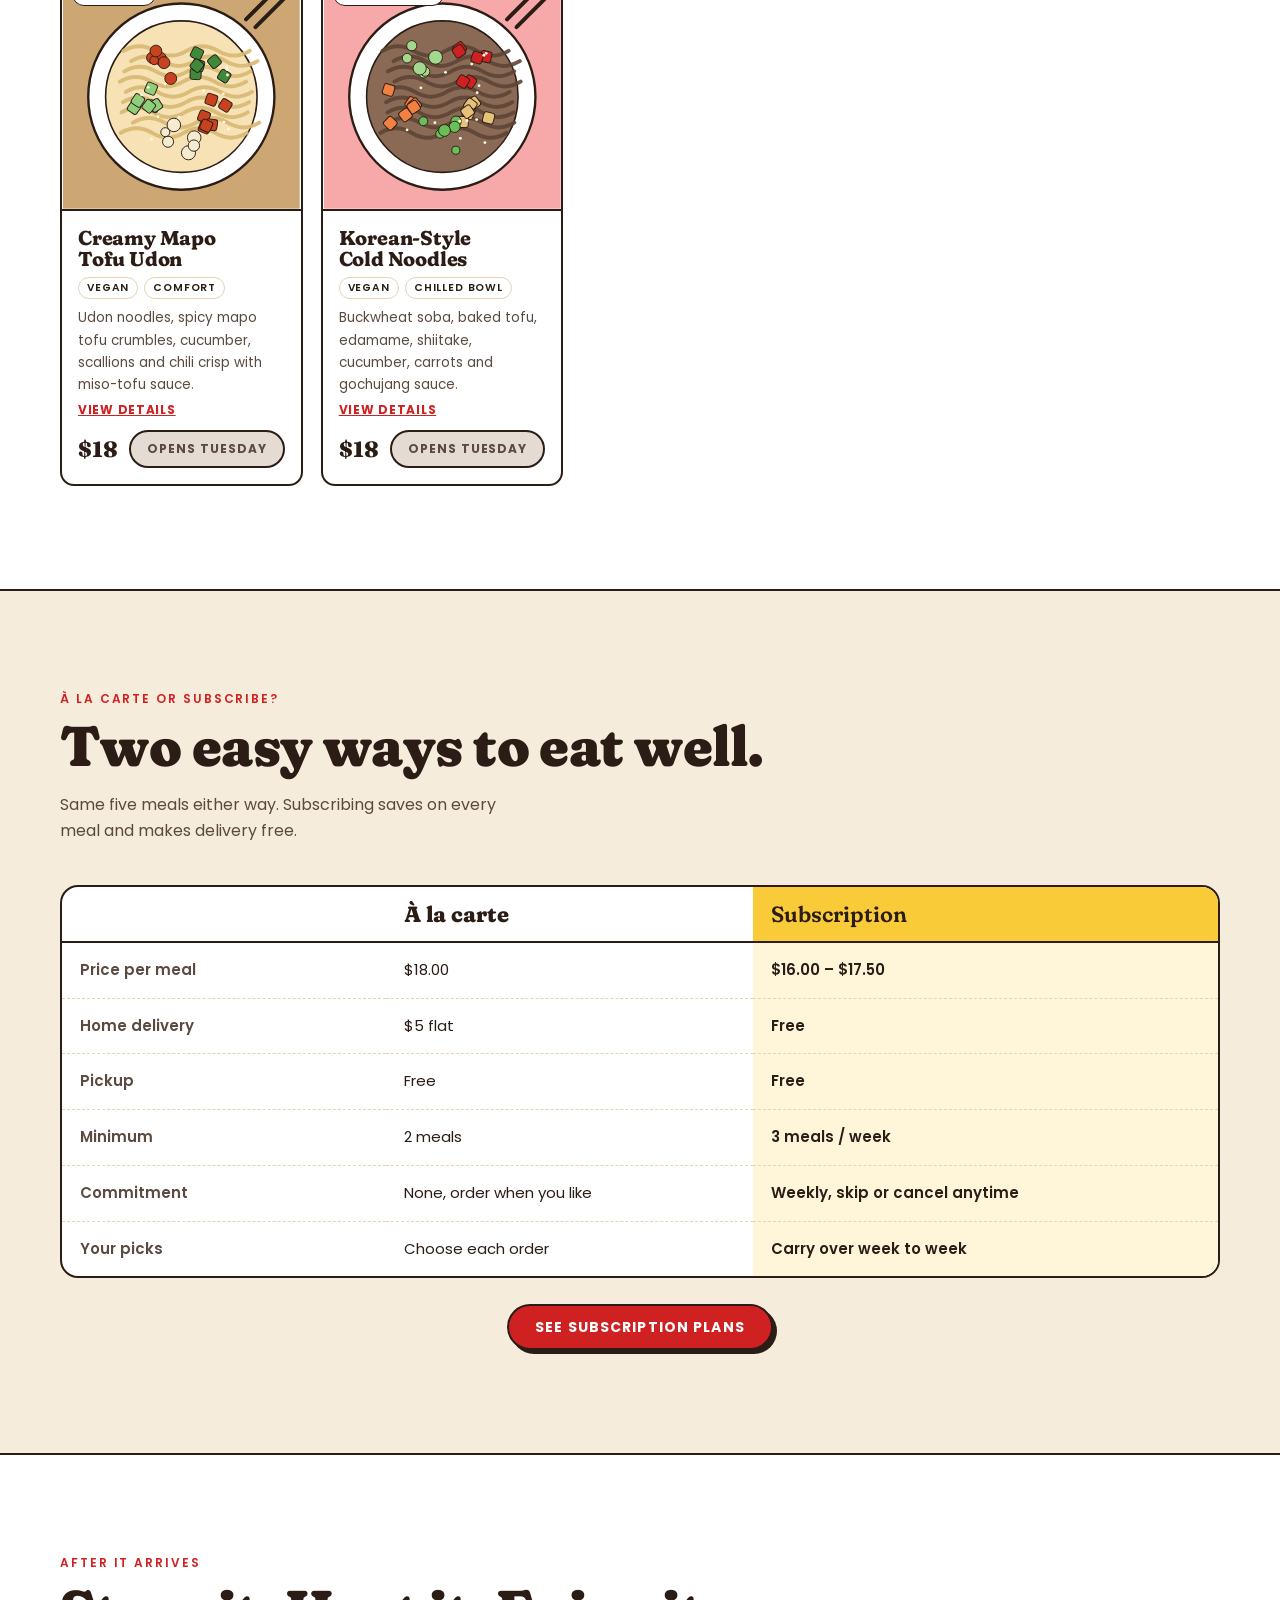
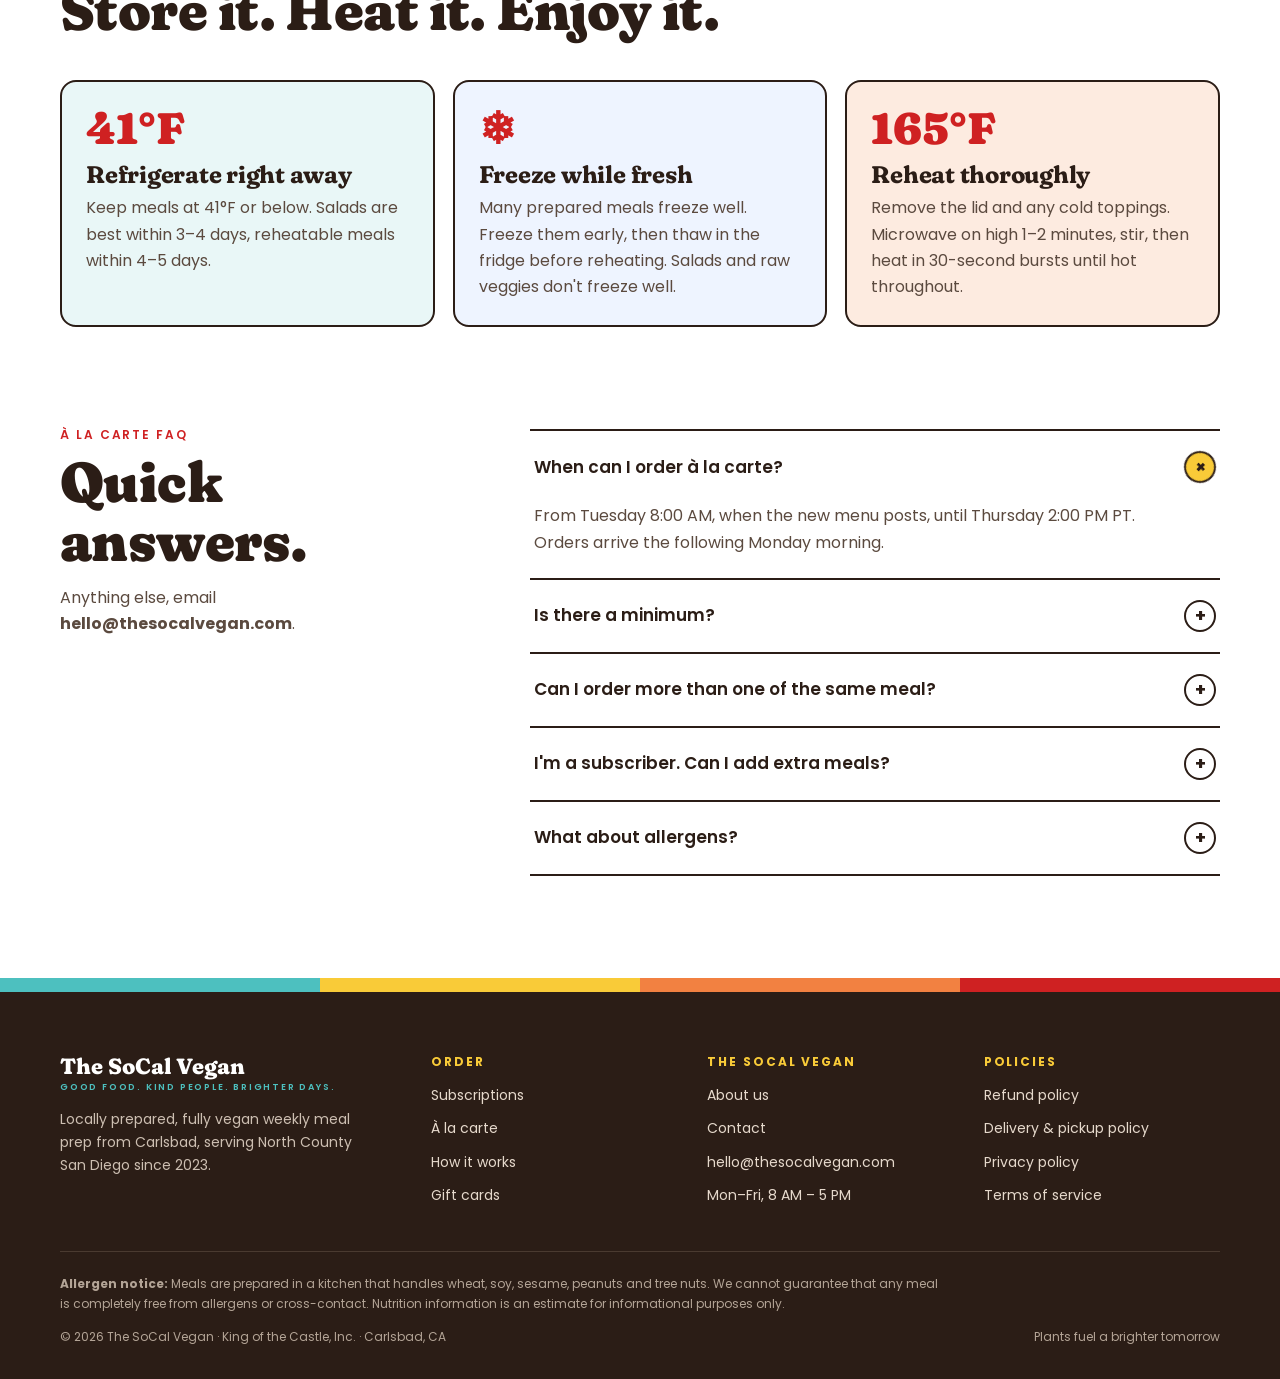
==== commit 0fa81bf5: "Add About Us page preview and point About links to it Founder story from the existing About copy, mi" ====
--- a/socal-vegan-redesign/a-la-carte.html
+++ b/socal-vegan-redesign/a-la-carte.html
@@ -605,7 +605,7 @@
       <a href="a-la-carte.html" aria-current="page">À la carte</a>
       <a href="index.html#how">How it works</a>
       <a href="#footer">Gift cards</a>
-      <a href="index.html#sharon">About us</a>
+      <a href="about.html">About us</a>
       <a href="#footer">Contact</a>
     </nav>
     <div class="header-actions">
@@ -616,7 +616,7 @@
   </div>
   <a class="order-strip" href="#order"><span class="dot"></span><span><span data-strip-status>Ordering open</span> · <span data-strip-text>Order for Monday delivery</span></span><span class="sep" aria-hidden="true">|</span><span><span data-chip-label>Closes in</span> <b data-cd-short>—</b></span><span class="go">Details →</span></a>
   <nav class="mobile-nav" id="mobileNav" hidden aria-label="Mobile">
-    <a href="index.html">Home</a><a href="subscriptions.html">Subscriptions</a><a href="a-la-carte.html">À la carte</a><a href="index.html#how">How it works</a><a href="#footer">Gift cards</a><a href="index.html#sharon">About us</a><a href="#footer">Contact</a>
+    <a href="index.html">Home</a><a href="subscriptions.html">Subscriptions</a><a href="a-la-carte.html">À la carte</a><a href="index.html#how">How it works</a><a href="#footer">Gift cards</a><a href="about.html">About us</a><a href="#footer">Contact</a>
   </nav>
 </header>
 
@@ -796,7 +796,7 @@
         <p>Locally prepared, fully vegan weekly meal prep from Carlsbad, serving North County San Diego since 2023.</p>
       </div>
       <div><h4>Order</h4><ul><li><a href="subscriptions.html">Subscriptions</a></li><li><a href="a-la-carte.html">À la carte</a></li><li><a href="index.html#how">How it works</a></li><li><a href="#footer">Gift cards</a></li></ul></div>
-      <div><h4>The SoCal Vegan</h4><ul><li><a href="index.html#sharon">About us</a></li><li><a href="#footer">Contact</a></li><li style="user-select:all">hello@thesocalvegan.com</li><li>Mon–Fri, 8 AM – 5 PM</li></ul></div>
+      <div><h4>The SoCal Vegan</h4><ul><li><a href="about.html">About us</a></li><li><a href="#footer">Contact</a></li><li style="user-select:all">hello@thesocalvegan.com</li><li>Mon–Fri, 8 AM – 5 PM</li></ul></div>
       <div><h4>Policies</h4><ul><li><a href="#footer">Refund policy</a></li><li><a href="#footer">Delivery &amp; pickup policy</a></li><li><a href="#footer">Privacy policy</a></li><li><a href="#footer">Terms of service</a></li></ul></div>
     </div>
     <div class="legal">
